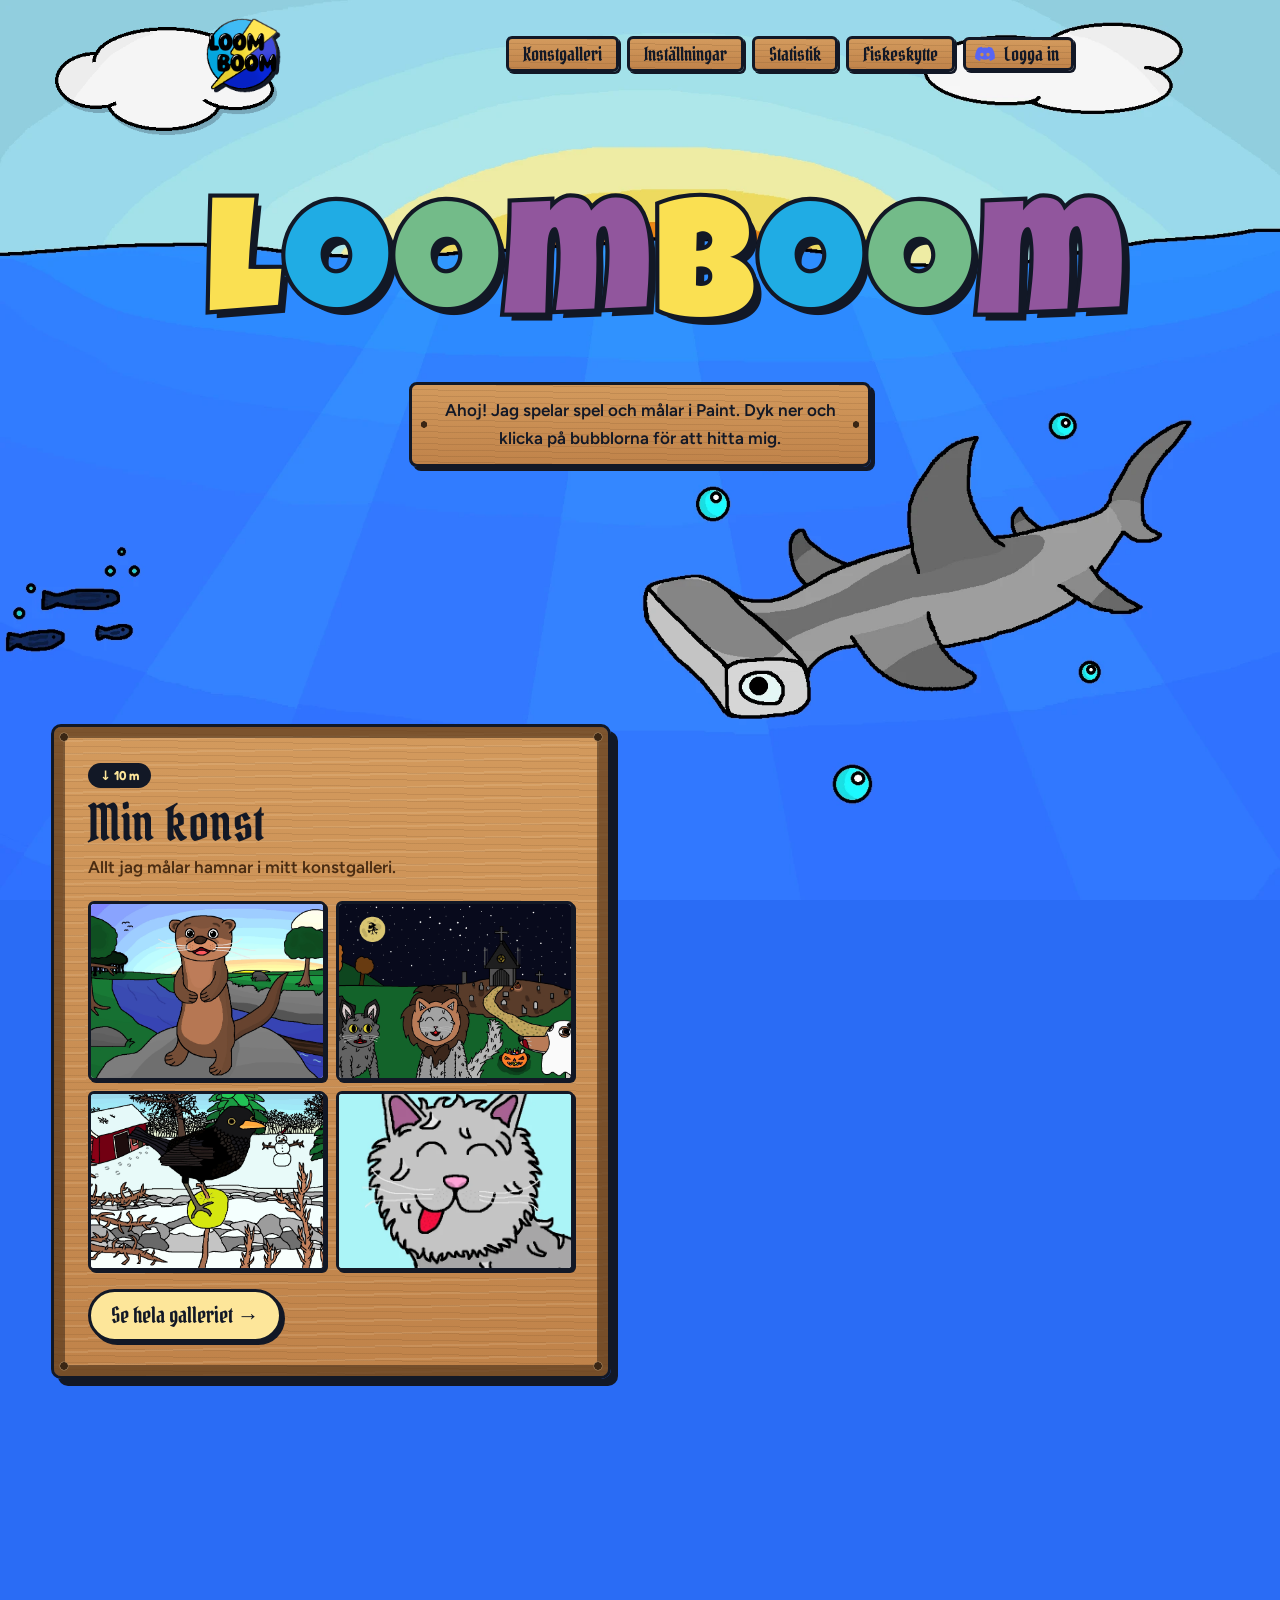
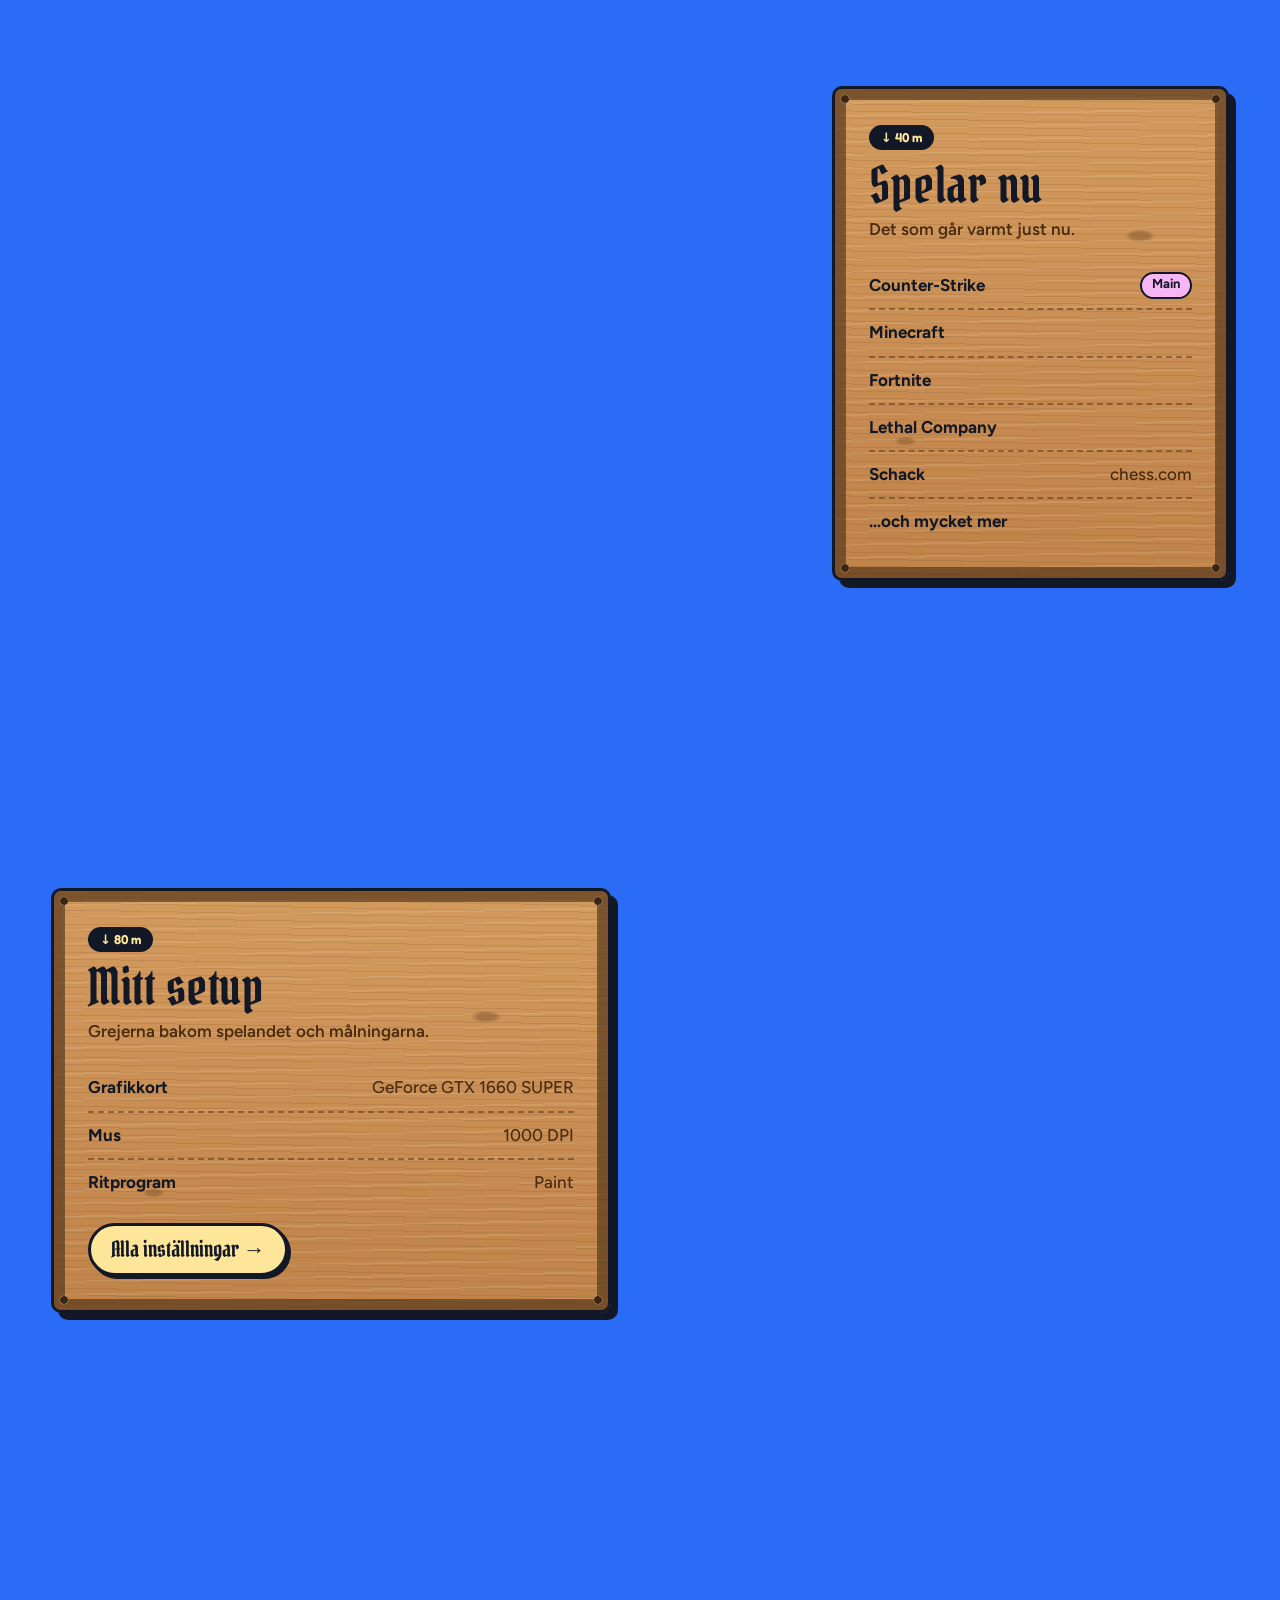
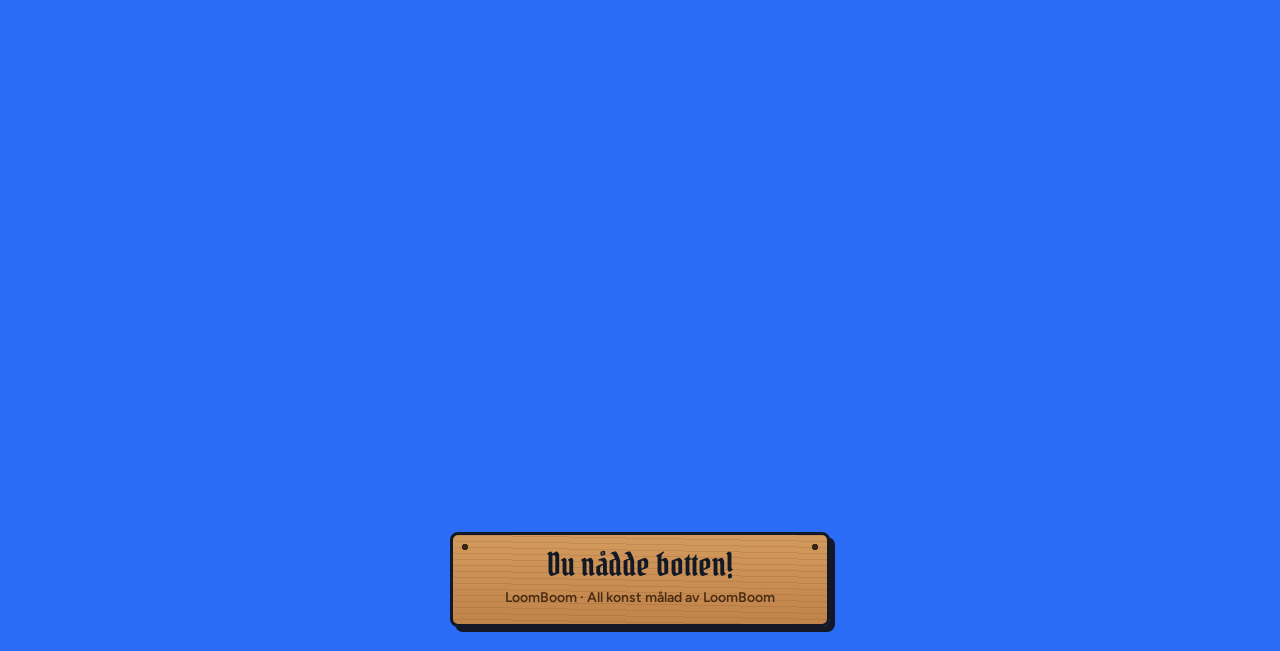
==== index.html @ bc993969 "Tog Bort Epost" ====
<!doctype html>
<html lang="sv">
<head>
<meta charset="utf-8">
<meta name="viewport" content="width=device-width, initial-scale=1, viewport-fit=cover">
<meta name="description" content="LoomBoom – gamer och konstnär. Spelar CS, Minecraft, Fortnite, Lethal Company och schack, och målar i Paint.">
<link rel="icon" href="bilder/logo.png">
<title>LoomBoom</title>
<link rel="preconnect" href="https://fonts.googleapis.com">
<link rel="preconnect" href="https://fonts.gstatic.com" crossorigin>
<link rel="stylesheet" href="https://fonts.googleapis.com/css2?family=Luckiest+Guy&family=Pirata+One&family=Fredoka:wght@500;600;700&family=Figtree:wght@400;500;700&display=swap">
<style>
/* Layout: a dive. The user's tall ocean painting is a fixed layer that slides from surface to seabed as you scroll; outlined cartoon panels sit beside each creature. Social links are the painting's own cyan bubbles. */
:root{
  color-scheme: light;
  --water:#2a6cf5;
  --paper:#ffffff;
  --paper-2:#EEF7FB;
  --ink:#121826;
  --soft:#4a5568;
  --bubble:#22D3D6;
  --bubble-2:#8EF0F0;
  --pink:#F6B6F4;
  --jelly:#B79BF2;
  --jasmine:#FDE69A;
  --mint:#73BB89;
  --orange:#FFB347;
  --line:3px solid var(--ink);
  --wood:#D39A5D;
  --wood-2:#C0834A;
  --seam:#5B3A1C;
  --nail:#3A2614;
  --pirate:"Pirata One", "Fredoka", Georgia, serif;
  --title:"Luckiest Guy", "Fredoka", "Arial Black", sans-serif;
  --display:"Fredoka", "Trebuchet MS", system-ui, sans-serif;
  --body:"Figtree", system-ui, -apple-system, "Segoe UI", sans-serif;
}
*{box-sizing:border-box}
body{margin:0}
[hidden]{display:none!important}
img{max-width:100%}
body{background:var(--water);color:var(--ink);font-family:var(--body);font-size:17px;line-height:1.6;overflow-x:hidden}
a{color:inherit;text-decoration:none}
:focus-visible{outline:3px dashed var(--jasmine);outline-offset:4px;border-radius:12px}

/* OCEAN LAYER */
.ocean{position:fixed;inset:0;z-index:0;overflow:hidden;pointer-events:none}
.sky{position:relative;will-change:transform}
.ocean img{display:block;width:100%;height:auto;min-height:100vh;object-fit:cover}
/* Molnet som gömmer måsen (positionen räknad från havsbilden, 1920 x 5400) */
.cloud{all:unset;position:absolute;left:4.3229%;top:0.7593%;width:17.0833%;aspect-ratio:328/155;pointer-events:auto;cursor:pointer;
  transition:transform 1.4s cubic-bezier(.45,0,.2,1), opacity 1.4s ease;filter:drop-shadow(3px 4px 0 rgba(18,24,38,.25))}
.cloud img{width:100%;height:100%;min-height:0;display:block;animation:drift 6s ease-in-out infinite}
@keyframes drift{0%,100%{transform:translateX(0)}50%{transform:translateX(3%)}}
.cloud:hover img{transform:scale(1.04)}
.cloud:focus-visible{outline:3px dashed var(--jasmine);outline-offset:6px;border-radius:40%}
.cloud.away{transform:translateX(-130%) translateY(-25%);opacity:0}

.page{position:relative;z-index:1;pointer-events:none}
.page a,.page button,.page .panel,.page .hi,.page footer .gg{pointer-events:auto}
.wrap{max-width:900px;margin:0 auto;padding-left:max(16px, env(safe-area-inset-left, 0px));padding-right:max(16px, env(safe-area-inset-right, 0px))}

/* TOP (over the sky) */
.nav{display:flex;justify-content:space-between;align-items:center;gap:12px;flex-wrap:wrap;padding-block:18px}
.logo{display:block;width:72px;height:72px;filter:drop-shadow(3px 3px 0 var(--ink))}
.logo img{width:100%;height:100%;display:block}
.nav ul{display:flex;gap:8px;list-style:none;margin:0;padding:0;flex-wrap:wrap}
.nav ul a{display:block;background:repeating-linear-gradient(181deg, rgba(91,58,28,.14) 0 1px, transparent 1px 6px), linear-gradient(var(--wood), var(--wood-2));border:var(--line);border-radius:6px;padding:4px 14px;font-family:var(--pirate);font-size:19px;line-height:1.2;box-shadow:2px 2px 0 var(--ink)}
.nav ul a:hover{background:var(--jasmine)}

.hero{padding-block:clamp(32px,8vw,90px) clamp(110px,22vw,240px);text-align:center}
h1{font-family:var(--title);font-weight:400;font-size:clamp(46px,13vw,168px);line-height:1;margin:0;white-space:nowrap;letter-spacing:.02em}
h1 span{display:inline-block;color:var(--c);-webkit-text-stroke:.05em var(--ink);paint-order:stroke fill;text-shadow:.045em .05em 0 var(--ink);animation:bob 3.2s ease-in-out infinite;animation-delay:calc(var(--i) * -.4s)}
@keyframes bob{0%,100%{transform:translateY(0) rotate(-2deg)}50%{transform:translateY(-.06em) rotate(2deg)}}
.hi{display:inline-block;margin-top:18px;border:var(--line);border-radius:8px;padding:12px 22px;font-weight:600;max-width:42ch;box-shadow:4px 4px 0 var(--ink);
  background:radial-gradient(circle at 12px 50%, var(--nail) 0 3px, transparent 3.5px), radial-gradient(circle at calc(100% - 12px) 50%, var(--nail) 0 3px, transparent 3.5px), repeating-linear-gradient(181deg, rgba(91,58,28,.14) 0 1px, transparent 1px 6px), linear-gradient(var(--wood), var(--wood-2))}

/* SEA BUBBLES (socials) – float in the open water between the planks */
.gap{position:relative}
.bublayer{position:fixed;inset:0;z-index:2;overflow:hidden;pointer-events:none}
.sky2{position:relative;will-change:transform}
.sky2 .seabub{position:absolute;transform-origin:center;margin-left:calc(clamp(70px,7vw,104px) / -2);pointer-events:auto}
.bubrow{display:none;list-style:none;margin:22px auto 0;padding:0;justify-content:center;flex-wrap:wrap;gap:14px;max-width:520px}
.bubrow .seabub{position:relative;width:66px}
@media (max-width:1240px){.bublayer{display:none}.bubrow{display:flex}}
@media (max-width:520px){.bubrow{gap:8px}.bubrow .seabub{width:min(50px,14vw)}.bubrow .bub::after{border-width:1.5px}}
.seabub{width:clamp(70px,7vw,104px);aspect-ratio:1;max-width:100%;animation:float 4s ease-in-out infinite;animation-delay:calc(var(--i) * -.9s)}
@keyframes float{0%,100%{transform:translate(0,0)}33%{transform:translate(4px,-10px)}66%{transform:translate(-3px,-4px)}}
.bub{position:relative;display:grid;place-items:center;width:100%;height:100%;border-radius:50%;border:var(--line);
  background:radial-gradient(circle at 45% 58%, #ffffff 0%, var(--tint) 62%, color-mix(in srgb, var(--tint) 65%, var(--bubble)) 100%);
  box-shadow:3px 4px 0 var(--ink);transition:transform .2s cubic-bezier(.3,1.6,.5,1)}
.bub::after{content:"";position:absolute;top:13%;right:16%;width:20%;height:20%;border-radius:50%;background:#fff;border:2px solid var(--ink)}
.bub svg{width:42%;height:42%;fill:var(--ink)}
.bub:hover{transform:scale(1.15) rotate(-8deg)}
.bub:active{transform:scale(.9)}
.bub .tip{position:absolute;top:calc(100% + 8px);left:50%;transform:translateX(-50%) translateY(-4px);background:var(--ink);color:#fff;font:600 13px var(--display);
  padding:3px 10px;border-radius:999px;white-space:nowrap;opacity:0;pointer-events:none;transition:opacity .15s, transform .15s}
.bub:hover .tip,.bub:focus-visible .tip{opacity:1;transform:translateX(-50%)}
.t-twitch{--tint:#C7A6FF}
.t-tiktok{--tint:#FFA3CB}
.t-discord{--tint:#A3B1FF}
.t-x{--tint:#DCE4EC}
.t-esplay{--tint:#C9F2A0}
.t-youtube{--tint:#FF9C9C}
.bub .ico-img{width:46%;height:auto;display:block;filter:drop-shadow(1.5px 0 0 var(--ink)) drop-shadow(-1.5px 0 0 var(--ink)) drop-shadow(0 1.5px 0 var(--ink)) drop-shadow(0 -1.5px 0 var(--ink))}

/* PANELS */
.sea{padding-left:max(24px, 4vw, env(safe-area-inset-left, 0px));padding-right:max(24px, 4vw, env(safe-area-inset-right, 0px))}
.panel{position:relative;border:var(--line);border-radius:10px;box-shadow:inset 0 0 0 9px rgba(120,76,36,.45), inset 0 0 0 11px rgba(58,38,20,.55), 7px 7px 0 var(--ink);padding:clamp(24px,4vw,34px) clamp(22px,4vw,34px);
  background:
    radial-gradient(ellipse 22px 9px at 78% 30%, rgba(91,58,28,.35) 0 40%, transparent 70%),
    radial-gradient(ellipse 16px 7px at 18% 72%, rgba(91,58,28,.3) 0 40%, transparent 70%),
    repeating-linear-gradient(181deg, rgba(91,58,28,.13) 0 1px, transparent 1px 7px),
    repeating-linear-gradient(179deg, rgba(255,235,200,.12) 0 2px, transparent 2px 13px),
    linear-gradient(var(--wood), var(--wood-2))}
.panel::before{content:"";position:absolute;inset:4px;pointer-events:none;
  background:
    radial-gradient(circle, var(--nail) 0 3.5px, #9b7a55 4px, transparent 5px) 0 0/12px 12px no-repeat,
    radial-gradient(circle, var(--nail) 0 3.5px, #9b7a55 4px, transparent 5px) 100% 0/12px 12px no-repeat,
    radial-gradient(circle, var(--nail) 0 3.5px, #9b7a55 4px, transparent 5px) 0 100%/12px 12px no-repeat,
    radial-gradient(circle, var(--nail) 0 3.5px, #9b7a55 4px, transparent 5px) 100% 100%/12px 12px no-repeat}
.panel.left{width:min(46vw,560px);margin-right:auto}
.panel.right{width:min(31vw,440px);margin-left:auto}
.gap{height:clamp(140px,24vw,320px)}
@media (max-width:900px){.panel.left,.panel.right{width:auto;margin:0}}
.depth{display:inline-block;font-family:var(--display);font-weight:600;font-size:13px;background:var(--ink);color:var(--jasmine);border-radius:999px;padding:2px 12px;margin-bottom:10px;font-variant-numeric:tabular-nums}
h2{font-family:var(--pirate);font-weight:400;font-size:clamp(36px,5.5vw,50px);line-height:1;margin:0;color:var(--ink);letter-spacing:.01em}
.sub{color:#4a2c12;font-weight:600;margin:6px 0 20px;max-width:58ch}

/* ART PREVIEW */
.preview{display:grid;grid-template-columns:repeat(2,minmax(0,1fr));gap:10px}
.preview a{display:block;border:var(--line);border-radius:6px;overflow:hidden;background:var(--paper-2);box-shadow:2px 2px 0 var(--ink)}
.preview img{display:block;width:100%;aspect-ratio:4/3;object-fit:cover;transition:transform .25s}
.preview a:hover img{transform:scale(1.06)}
.btn{display:inline-flex;align-items:center;gap:8px;margin-top:18px;background:var(--jasmine);border:var(--line);border-radius:999px;padding:6px 20px;font-family:var(--pirate);font-size:22px;box-shadow:3px 3px 0 var(--ink);transition:transform .15s, box-shadow .15s}
.btn:hover{transform:translate(-2px,-2px);box-shadow:5px 5px 0 var(--ink)}

/* PROFILE */
.rows{list-style:none;margin:0;padding:0}
.rows li{display:flex;justify-content:space-between;gap:12px;padding:9px 0;border-top:2px dashed rgba(91,58,28,.55)}
.rows li:first-child{border-top:0}
.rows .k{font-weight:700}
.rows .v{color:#4a2c12;font-weight:500;text-align:right}
.tag{background:var(--pink);border:2px solid var(--ink);border-radius:999px;padding:0 10px;font-weight:700;font-size:13px}

footer{padding-top:clamp(220px,40vw,520px);padding-bottom:max(24px, env(safe-area-inset-bottom, 0px));display:flex;justify-content:center}
footer .gg{position:relative;width:min(380px,100%);border:var(--line);border-radius:8px;padding:12px 20px 14px;box-shadow:5px 5px 0 var(--ink);text-align:center;
  background:radial-gradient(circle at 12px 12px, var(--nail) 0 3px, transparent 3.5px), radial-gradient(circle at calc(100% - 12px) 12px, var(--nail) 0 3px, transparent 3.5px), repeating-linear-gradient(181deg, rgba(91,58,28,.14) 0 1px, transparent 1px 6px), linear-gradient(var(--wood), var(--wood-2))}
footer .gg b{font-family:var(--pirate);font-weight:400;font-size:32px;color:var(--ink);display:block;line-height:1.1}
footer .gg span{font-size:14px;color:#4a2c12;font-weight:600}

@media (prefers-reduced-motion:reduce){h1 span,.seabub,.cloud img{animation:none}.cloud{transition:opacity .3s}.bub,.btn,.preview img{transition:none}}
</style>
</head>
<body>

<div class="ocean"><div class="sky" id="sky"><img id="ocean" src="bilder/ocean.webp" alt="" aria-hidden="true">
  <button type="button" class="cloud" id="cloud" aria-label="Flytta på molnet"><img src="bilder/moln.png" alt=""></button>
</div></div>
<div class="bublayer" id="bublayer" aria-label="Mina konton"><div class="sky2" id="sky2"><div class="seabub" style="left:54%;top:25.926%;--i:0"><a class="bub t-twitch" href="https://www.twitch.tv/looombooom" target="_blank" rel="noopener" aria-label="Twitch"><svg viewBox="0 0 24 24" aria-hidden="true"><path d="M4.3 3 3 6.4v13.1h4.5V22H10l2.5-2.5h3.7l4.8-4.8V3H4.3Zm15.9 10.8-2.9 2.9h-4.6l-2.5 2.5v-2.5H6.4V4.7h13.8v9.1ZM17.4 7.8v4.8h-1.7V7.8h1.7Zm-4.6 0v4.8h-1.7V7.8h1.7Z"/></svg><span class="tip" aria-hidden="true">Twitch</span></a></div><div class="seabub" style="left:57%;top:31.111%;--i:1"><a class="bub t-tiktok" href="https://www.tiktok.com/@loomboom10" target="_blank" rel="noopener" aria-label="TikTok"><svg viewBox="0 0 24 24" aria-hidden="true"><path d="M16.6 2h-3.4v13.4a2.9 2.9 0 1 1-2-2.8V9.1a6.3 6.3 0 1 0 5.4 6.3V8.6a8 8 0 0 0 4.6 1.5V6.7a4.7 4.7 0 0 1-4.6-4.7Z"/></svg><span class="tip" aria-hidden="true">TikTok</span></a></div><div class="seabub" style="left:53%;top:58.333%;--i:2"><a class="bub t-discord" href="https://discord.gg/jajX36mE5Q" target="_blank" rel="noopener" aria-label="Discord"><svg viewBox="0 0 24 24" aria-hidden="true"><path d="M19.6 5.3A17 17 0 0 0 15.4 4l-.5 1.1a15.6 15.6 0 0 0-5.8 0L8.6 4a17 17 0 0 0-4.2 1.3C1.7 9.3 1 13.2 1.3 17a17 17 0 0 0 5.2 2.6l1.1-1.8a11 11 0 0 1-1.7-.8l.4-.3a12.2 12.2 0 0 0 11.4 0l.4.3-1.7.8 1.1 1.8a17 17 0 0 0 5.2-2.6c.4-4.4-.7-8.3-3.1-11.7ZM8.7 14.7c-1 0-1.9-1-1.9-2.1s.8-2.1 1.9-2.1 1.9 1 1.9 2.1-.8 2.1-1.9 2.1Zm6.6 0c-1 0-1.9-1-1.9-2.1s.8-2.1 1.9-2.1 1.9 1 1.9 2.1-.8 2.1-1.9 2.1Z"/></svg><span class="tip" aria-hidden="true">Discord</span></a></div><div class="seabub" style="left:57%;top:63.333%;--i:3"><a class="bub t-x" href="https://x.com/LooomBooom" target="_blank" rel="noopener" aria-label="X"><svg viewBox="0 0 24 24" aria-hidden="true"><path d="M17.8 3h3.1l-6.8 7.7L22 21h-6.2l-4.9-6.4L5.3 21H2.2l7.2-8.3L1.8 3h6.4l4.4 5.9L17.8 3Zm-1.1 16.2h1.7L7.3 4.7H5.5l11.2 14.5Z"/></svg><span class="tip" aria-hidden="true">X</span></a></div><div class="seabub" style="left:54%;top:70.000%;--i:4"><a class="bub t-youtube" href="https://www.youtube.com/@LooomBooom" target="_blank" rel="noopener" aria-label="YouTube"><svg viewBox="0 0 24 24" aria-hidden="true"><path d="M23 7.2a3 3 0 0 0-2.1-2.1C19 4.6 12 4.6 12 4.6s-7 0-8.9.5A3 3 0 0 0 1 7.2 31 31 0 0 0 .5 12a31 31 0 0 0 .5 4.8 3 3 0 0 0 2.1 2.1c1.9.5 8.9.5 8.9.5s7 0 8.9-.5a3 3 0 0 0 2.1-2.1 31 31 0 0 0 .5-4.8 31 31 0 0 0-.5-4.8ZM9.7 15V9l5.8 3-5.8 3Z"/></svg><span class="tip" aria-hidden="true">YouTube</span></a></div><div class="seabub" style="left:57%;top:76.481%;--i:5"><a class="bub t-esplay" href="https://esplay.com/loomboom/?r=1314559669" target="_blank" rel="noopener" aria-label="Esplay"><img class="ico-img" src="bilder/esplay.png" alt=""><span class="tip" aria-hidden="true">Esplay</span></a></div></div></div>

<div class="page">
  <div class="wrap">
    <nav class="nav">
      <a class="logo" href="#"><img src="bilder/logo.png" alt="LoomBoom logga"></a>
      <ul>
        <li><a href="konst.html">Konstgalleri</a></li>
        <li><a href="installningar.html">Inställningar</a></li>
        <li><a href="statistik.html">Statistik</a></li>
        <li><a href="fiskeskytte.html">Fiskeskytte</a></li>
      </ul>
    </nav>

    <header class="hero">
      <h1 aria-label="LoomBoom"><span aria-hidden="true" style="--c:#FAE052;--i:0">L</span><span aria-hidden="true" style="--c:#20ACE4;--i:1">o</span><span aria-hidden="true" style="--c:#73BB89;--i:2">o</span><span aria-hidden="true" style="--c:#91569D;--i:3">m</span><span aria-hidden="true" style="--c:#FAE052;--i:4">B</span><span aria-hidden="true" style="--c:#20ACE4;--i:5">o</span><span aria-hidden="true" style="--c:#73BB89;--i:6">o</span><span aria-hidden="true" style="--c:#91569D;--i:7">m</span></h1>
      <p class="hi">Ahoj! Jag spelar spel och målar i Paint. Dyk ner och klicka på bubblorna för att hitta mig.</p>
      <ul class="bubrow" aria-label="Mina konton"><li class="seabub" style="--i:0"><a class="bub t-twitch" href="https://www.twitch.tv/looombooom" target="_blank" rel="noopener" aria-label="Twitch"><svg viewBox="0 0 24 24" aria-hidden="true"><path d="M4.3 3 3 6.4v13.1h4.5V22H10l2.5-2.5h3.7l4.8-4.8V3H4.3Zm15.9 10.8-2.9 2.9h-4.6l-2.5 2.5v-2.5H6.4V4.7h13.8v9.1ZM17.4 7.8v4.8h-1.7V7.8h1.7Zm-4.6 0v4.8h-1.7V7.8h1.7Z"/></svg><span class="tip" aria-hidden="true">Twitch</span></a></li><li class="seabub" style="--i:1"><a class="bub t-tiktok" href="https://www.tiktok.com/@loomboom10" target="_blank" rel="noopener" aria-label="TikTok"><svg viewBox="0 0 24 24" aria-hidden="true"><path d="M16.6 2h-3.4v13.4a2.9 2.9 0 1 1-2-2.8V9.1a6.3 6.3 0 1 0 5.4 6.3V8.6a8 8 0 0 0 4.6 1.5V6.7a4.7 4.7 0 0 1-4.6-4.7Z"/></svg><span class="tip" aria-hidden="true">TikTok</span></a></li><li class="seabub" style="--i:2"><a class="bub t-discord" href="https://discord.gg/jajX36mE5Q" target="_blank" rel="noopener" aria-label="Discord"><svg viewBox="0 0 24 24" aria-hidden="true"><path d="M19.6 5.3A17 17 0 0 0 15.4 4l-.5 1.1a15.6 15.6 0 0 0-5.8 0L8.6 4a17 17 0 0 0-4.2 1.3C1.7 9.3 1 13.2 1.3 17a17 17 0 0 0 5.2 2.6l1.1-1.8a11 11 0 0 1-1.7-.8l.4-.3a12.2 12.2 0 0 0 11.4 0l.4.3-1.7.8 1.1 1.8a17 17 0 0 0 5.2-2.6c.4-4.4-.7-8.3-3.1-11.7ZM8.7 14.7c-1 0-1.9-1-1.9-2.1s.8-2.1 1.9-2.1 1.9 1 1.9 2.1-.8 2.1-1.9 2.1Zm6.6 0c-1 0-1.9-1-1.9-2.1s.8-2.1 1.9-2.1 1.9 1 1.9 2.1-.8 2.1-1.9 2.1Z"/></svg><span class="tip" aria-hidden="true">Discord</span></a></li><li class="seabub" style="--i:3"><a class="bub t-x" href="https://x.com/LooomBooom" target="_blank" rel="noopener" aria-label="X"><svg viewBox="0 0 24 24" aria-hidden="true"><path d="M17.8 3h3.1l-6.8 7.7L22 21h-6.2l-4.9-6.4L5.3 21H2.2l7.2-8.3L1.8 3h6.4l4.4 5.9L17.8 3Zm-1.1 16.2h1.7L7.3 4.7H5.5l11.2 14.5Z"/></svg><span class="tip" aria-hidden="true">X</span></a></li><li class="seabub" style="--i:4"><a class="bub t-youtube" href="https://www.youtube.com/@LooomBooom" target="_blank" rel="noopener" aria-label="YouTube"><svg viewBox="0 0 24 24" aria-hidden="true"><path d="M23 7.2a3 3 0 0 0-2.1-2.1C19 4.6 12 4.6 12 4.6s-7 0-8.9.5A3 3 0 0 0 1 7.2 31 31 0 0 0 .5 12a31 31 0 0 0 .5 4.8 3 3 0 0 0 2.1 2.1c1.9.5 8.9.5 8.9.5s7 0 8.9-.5a3 3 0 0 0 2.1-2.1 31 31 0 0 0 .5-4.8 31 31 0 0 0-.5-4.8ZM9.7 15V9l5.8 3-5.8 3Z"/></svg><span class="tip" aria-hidden="true">YouTube</span></a></li><li class="seabub" style="--i:5"><a class="bub t-esplay" href="https://esplay.com/loomboom/?r=1314559669" target="_blank" rel="noopener" aria-label="Esplay"><img class="ico-img" src="bilder/esplay.png" alt=""><span class="tip" aria-hidden="true">Esplay</span></a></li></ul>
    </header>
  </div>

  <main class="sea">
    <section id="konst" class="panel left" data-creature="0.16">
      <span class="depth">↓ 10 m</span>
      <h2>Min konst</h2>
      <p class="sub">Allt jag målar hamnar i mitt konstgalleri.</p>
      <div class="preview">
        <a href="konst.html#utter"><img src="bilder/utter.webp" alt="Uttern vid ån" loading="lazy"></a>
        <a href="konst.html#halloween"><img src="bilder/halloween.webp" alt="Halloween-natt" loading="lazy"></a>
        <a href="konst.html#koltrast"><img src="bilder/koltrast.webp" alt="Koltrast i snön" loading="lazy"></a>
        <a href="konst.html#katt"><img src="bilder/katt.webp" alt="Glad katt" loading="lazy"></a>
      </div>
      <a class="btn" href="konst.html">Se hela galleriet →</a>
    </section>

    <div class="gap"></div>

    <section id="om" class="panel right" data-creature="0.45">
      <span class="depth">↓ 40 m</span>
      <h2>Spelar nu</h2>
      <p class="sub">Det som går varmt just nu.</p>
      <ul class="rows">
        <li><span class="k">Counter-Strike</span><span class="tag">Main</span></li>
        <li><span class="k">Minecraft</span></li>
        <li><span class="k">Fortnite</span></li>
        <li><span class="k">Lethal Company</span></li>
        <li><span class="k">Schack</span><span class="v">chess.com</span></li>
        <li><span class="k">…och mycket mer</span></li>
      </ul>
    </section>

    <div class="gap"></div>

    <section id="setup" class="panel left" data-creature="0.66">
      <span class="depth">↓ 80 m</span>
      <h2>Mitt setup</h2>
      <p class="sub">Grejerna bakom spelandet och målningarna.</p>
      <ul class="rows">
        <li><span class="k">Grafikkort</span><span class="v">GeForce GTX 1660 SUPER</span></li>
        <li><span class="k">Mus</span><span class="v">1000 DPI</span></li>
        <li><span class="k">Ritprogram</span><span class="v">Paint</span></li>
      </ul>
      <a class="btn" href="installningar.html">Alla inställningar →</a>
    </section>

    <div class="gap"></div>

    <footer>
      <div class="gg">
        <b>Du nådde botten!</b>
        <span>LoomBoom · All konst målad av LoomBoom</span>
      </div>
    </footer>
  </main>
</div>

<script>
(function(){
  var img = document.getElementById('ocean'), sky = document.getElementById('sky'), sky2 = document.getElementById('sky2'), oceanEl = sky.parentNode;
  var ticking = false;
  var panels = Array.prototype.slice.call(document.querySelectorAll('[data-creature]'));
  function update(){
    ticking = false;
    var vh = oceanEl.offsetHeight;
    var max = Math.max(0, document.documentElement.scrollHeight - window.innerHeight);
    var H = img.offsetHeight;
    var range = Math.max(0, H - vh);
    // anchors: [scroll position, image offset] so each panel's centre meets its creature
    var pts = [[0, 0]];
    panels.forEach(function(el){
      var r = el.getBoundingClientRect();
      var sy = Math.min(max, Math.max(0, r.top + window.scrollY + r.height / 2 - vh / 2));
      var off = Math.min(range, Math.max(0, parseFloat(el.dataset.creature) * H - vh / 2));
      var last = pts[pts.length - 1];
      if (sy > last[0] && off >= last[1]) pts.push([sy, off]);
    });
    var last = pts[pts.length - 1];
    if (max > last[0]) pts.push([max, range]);
    var y = window.scrollY, off = range;
    for (var i = 1; i < pts.length; i++) {
      if (y <= pts[i][0]) {
        var a = pts[i - 1], b = pts[i];
        off = a[1] + (b[1] - a[1]) * ((y - a[0]) / (b[0] - a[0]));
        break;
      }
    }
    if (pts.length < 2) off = 0;
    sky.style.transform = 'translate3d(0,' + (-off).toFixed(1) + 'px,0)';
    sky2.style.height = sky.offsetHeight + 'px'; sky2.style.transform = sky.style.transform;
  }
  function req(){ if(!ticking){ ticking = true; requestAnimationFrame(update); } }
  window.addEventListener('scroll', req, {passive:true});
  window.addEventListener('resize', req);
  img.addEventListener('load', update);
  if (document.fonts && document.fonts.ready) document.fonts.ready.then(update);
  update();
})();
  // Molnet glider undan när man klickar, och kommer tillbaka efter en stund
  var cloud = document.getElementById('cloud'), back = null;
  cloud.addEventListener('click', function(){
    var away = !cloud.classList.contains('away');
    cloud.classList.toggle('away', away);
    cloud.setAttribute('aria-label', away ? 'Hämta tillbaka molnet' : 'Flytta på molnet');
    clearTimeout(back);
    if (away) back = setTimeout(function(){ cloud.classList.remove('away'); cloud.setAttribute('aria-label','Flytta på molnet'); }, 6000);
  });
</script>
<script src="konto.js"></script>

</body>
</html>
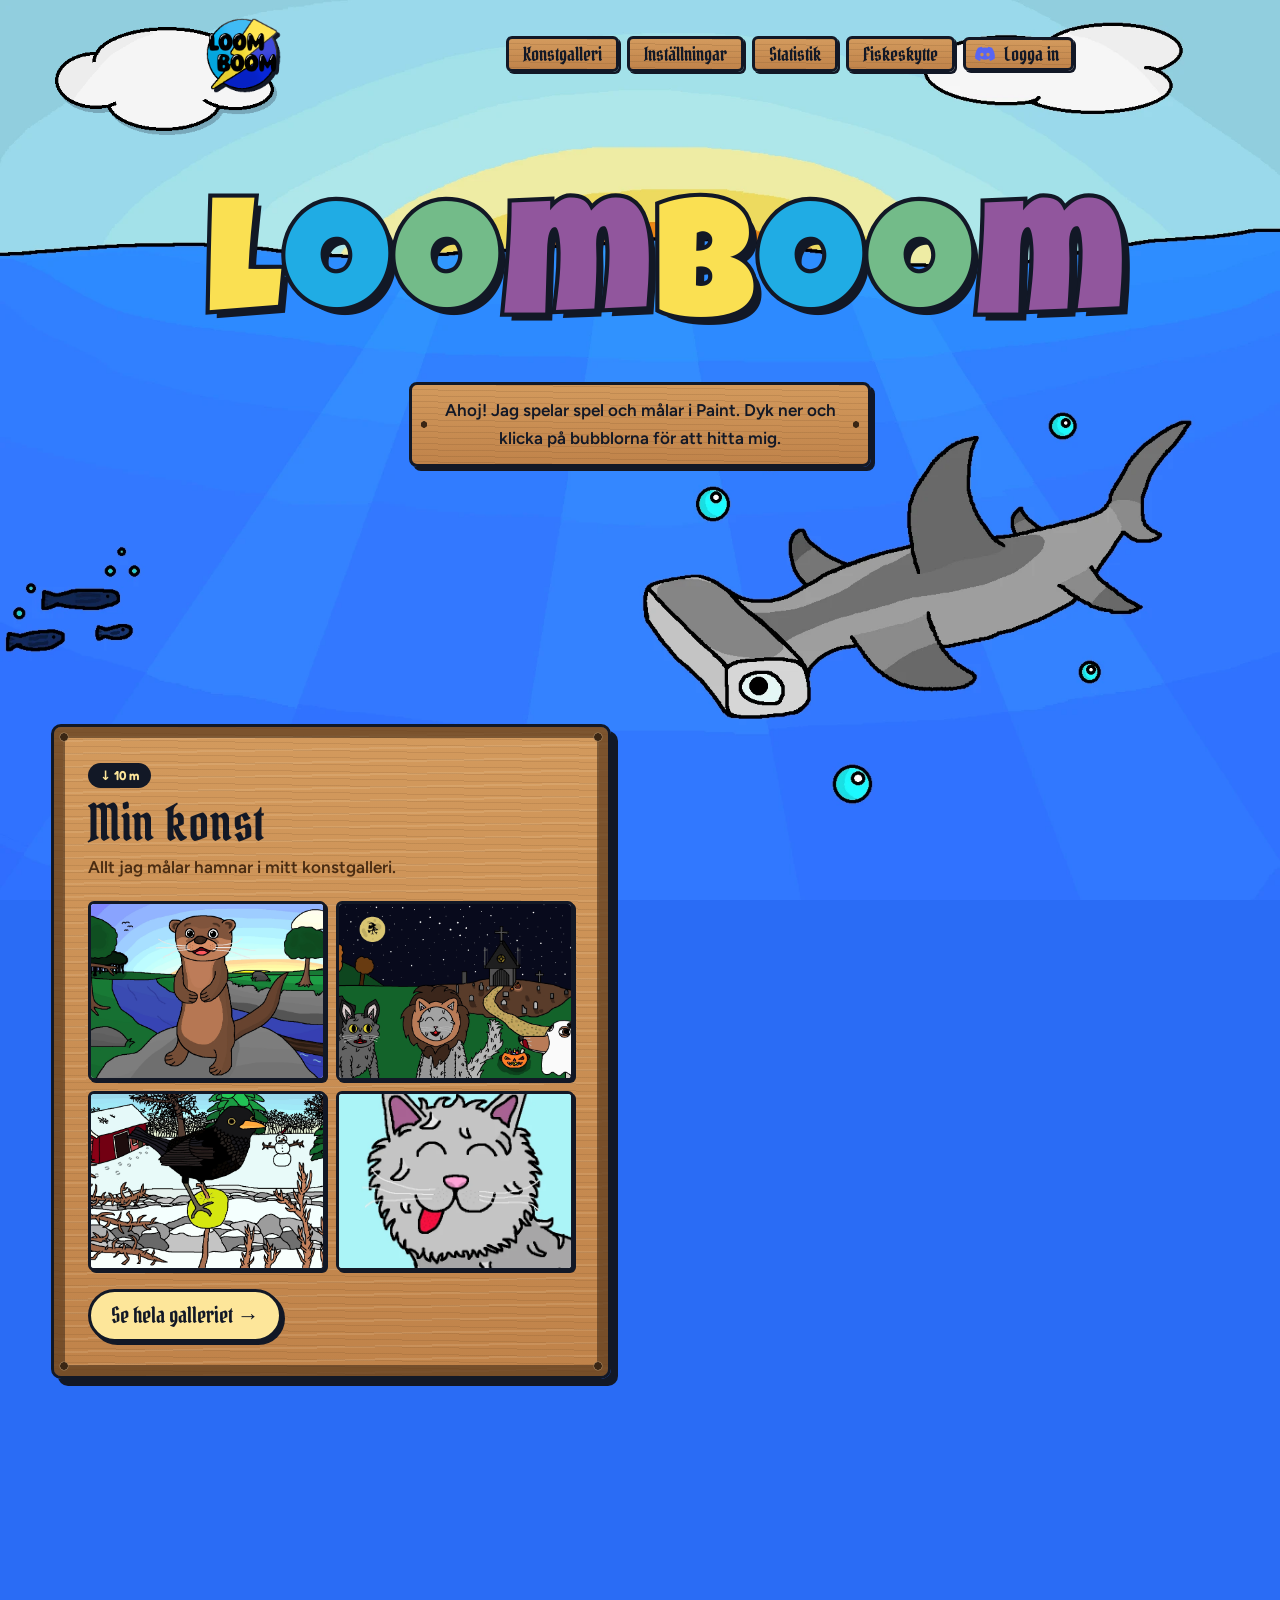
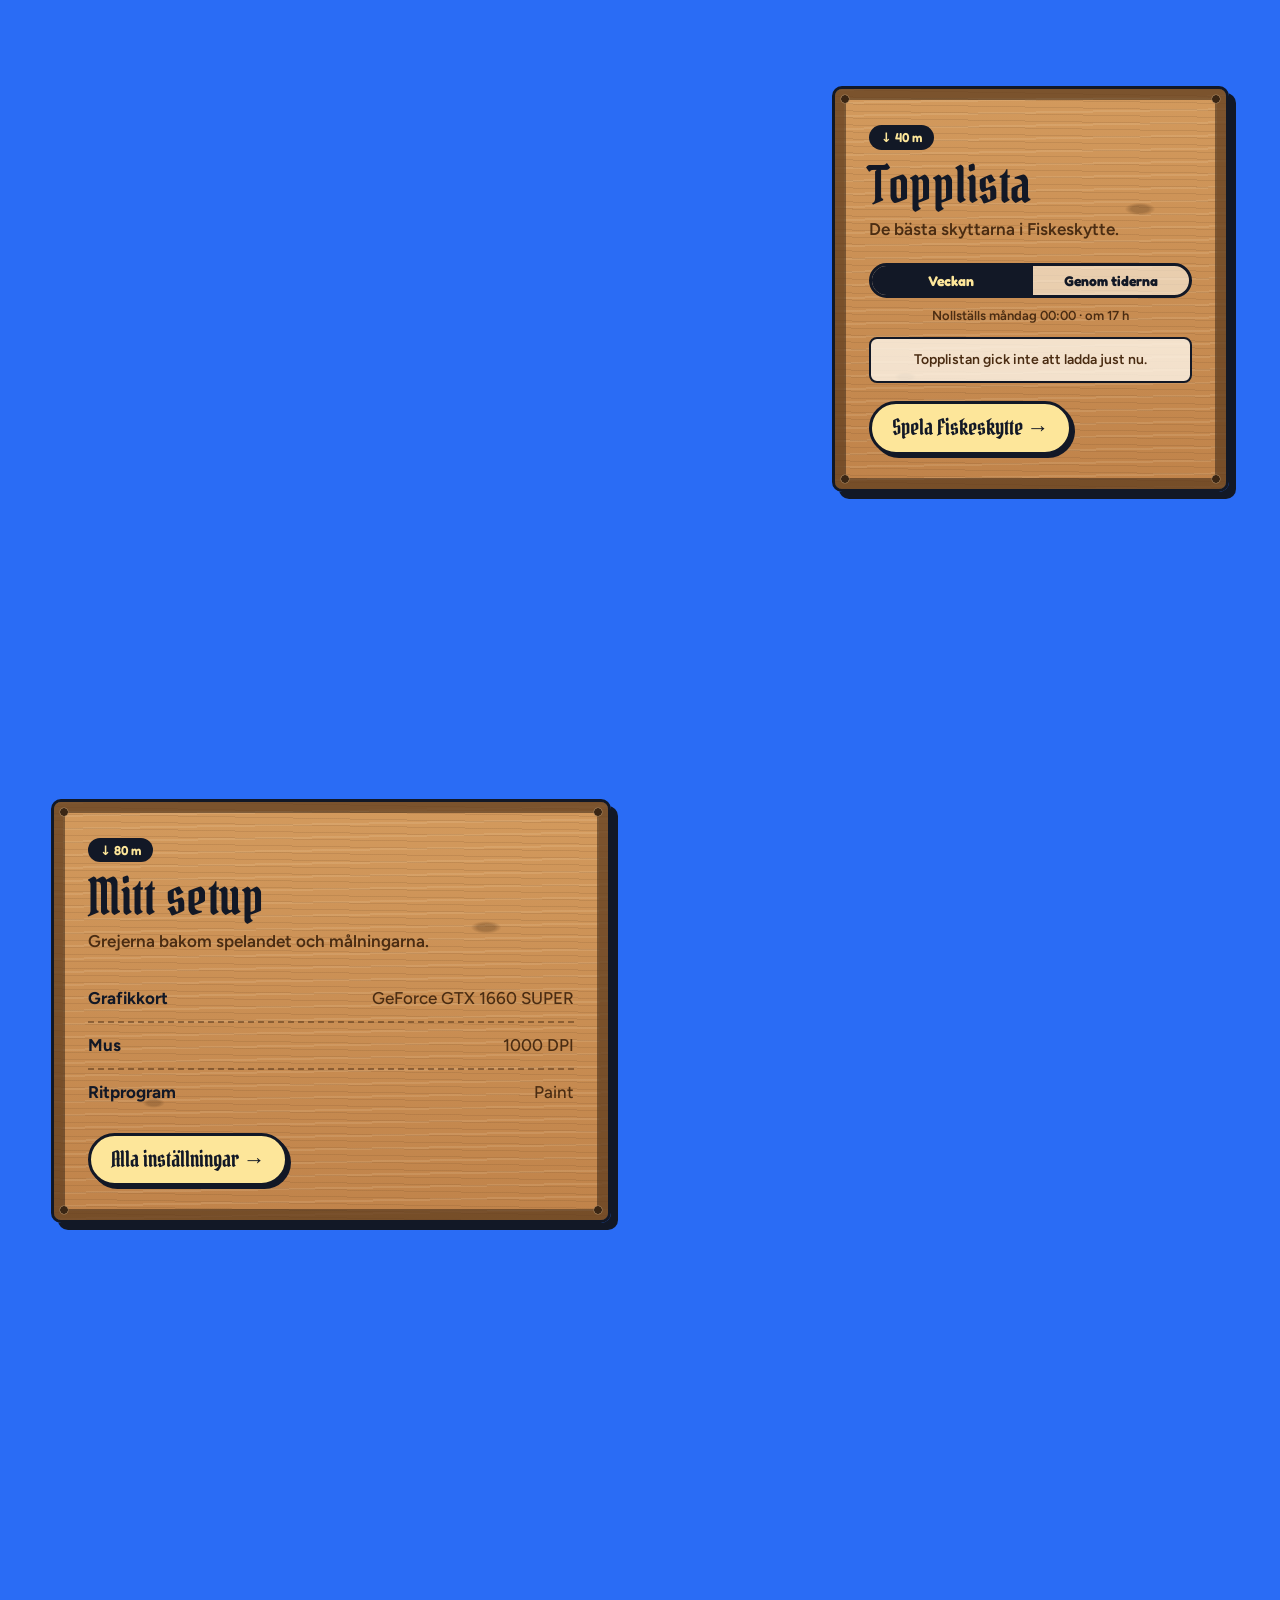
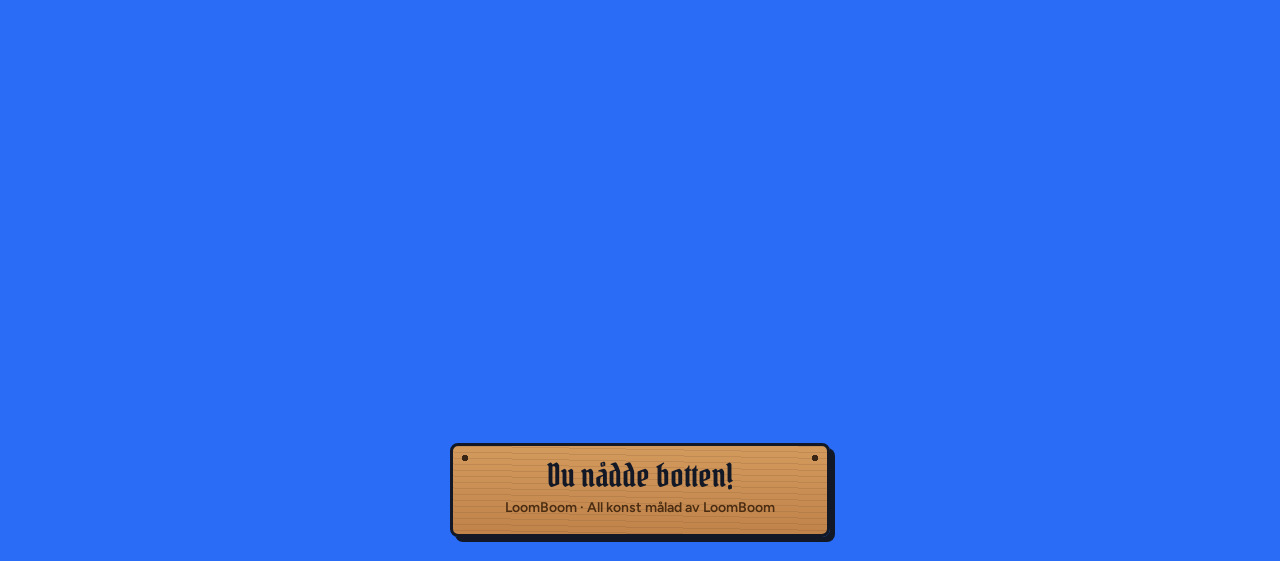
==== commit 1af8cb08: "Topplista Vecka" ====
--- a/index.html
+++ b/index.html
@@ -135,6 +135,23 @@
 .btn{display:inline-flex;align-items:center;gap:8px;margin-top:18px;background:var(--jasmine);border:var(--line);border-radius:999px;padding:6px 20px;font-family:var(--pirate);font-size:22px;box-shadow:3px 3px 0 var(--ink);transition:transform .15s, box-shadow .15s}
 .btn:hover{transform:translate(-2px,-2px);box-shadow:5px 5px 0 var(--ink)}
 
+/* TOPPLISTA */
+.flikar{display:grid;grid-template-columns:1fr 1fr;border:var(--line);border-radius:999px;overflow:hidden;background:rgba(255,248,235,.6)}
+.flikar button{font:700 14px var(--display);color:var(--ink);background:transparent;border:0;padding:6px 8px;cursor:pointer;white-space:nowrap}
+.flikar button+button{border-left:3px solid var(--ink)}
+.flikar button[aria-selected="true"]{background:var(--ink);color:var(--jasmine)}
+.flikar button:focus-visible{outline:3px dashed var(--jasmine);outline-offset:-6px}
+.tl-reset{margin:8px 0 0;font-weight:600;font-size:13px;color:#4a2c12;text-align:center;min-height:1.3em}
+.tl{list-style:none;margin:10px 0 0;padding:0;display:grid;gap:6px}
+.tl li{display:grid;grid-template-columns:24px 30px minmax(0,1fr) auto auto;align-items:center;gap:10px;background:rgba(255,248,235,.8);border:2.5px solid var(--ink);border-radius:8px;padding:4px 10px 4px 8px}
+.tl li.tom{display:block;text-align:center;font-weight:600;font-size:14px;color:#4a2c12;padding:10px}
+.tl li:nth-child(1):not(.tom){background:var(--jasmine)}
+.tl .nr{font:700 15px var(--display);text-align:center}
+.tl img{width:30px;height:30px;border-radius:50%;border:2px solid var(--ink);background:#fff;object-fit:cover}
+.tl .n{font-weight:700;white-space:nowrap;overflow:hidden;text-overflow:ellipsis}
+.tl b{font:700 15px var(--display);font-variant-numeric:tabular-nums;text-align:right}
+.tl .pr{font-size:12px;font-weight:600;color:#4a2c12;min-width:4ch;text-align:right;font-variant-numeric:tabular-nums}
+
 /* PROFILE */
 .rows{list-style:none;margin:0;padding:0}
 .rows li{display:flex;justify-content:space-between;gap:12px;padding:9px 0;border-top:2px dashed rgba(91,58,28,.55)}
@@ -151,8 +168,6 @@
 
 @media (prefers-reduced-motion:reduce){h1 span,.seabub,.cloud img{animation:none}.cloud{transition:opacity .3s}.bub,.btn,.preview img{transition:none}}
 </style>
-</head>
-<body>
 
 <div class="ocean"><div class="sky" id="sky"><img id="ocean" src="bilder/ocean.webp" alt="" aria-hidden="true">
   <button type="button" class="cloud" id="cloud" aria-label="Flytta på molnet"><img src="bilder/moln.png" alt=""></button>
@@ -194,18 +209,17 @@
 
     <div class="gap"></div>
 
-    <section id="om" class="panel right" data-creature="0.45">
+    <section id="topplista" class="panel right" data-creature="0.45">
       <span class="depth">↓ 40 m</span>
-      <h2>Spelar nu</h2>
-      <p class="sub">Det som går varmt just nu.</p>
-      <ul class="rows">
-        <li><span class="k">Counter-Strike</span><span class="tag">Main</span></li>
-        <li><span class="k">Minecraft</span></li>
-        <li><span class="k">Fortnite</span></li>
-        <li><span class="k">Lethal Company</span></li>
-        <li><span class="k">Schack</span><span class="v">chess.com</span></li>
-        <li><span class="k">…och mycket mer</span></li>
-      </ul>
+      <h2>Topplista</h2>
+      <p class="sub">De bästa skyttarna i Fiskeskytte.</p>
+      <div class="flikar" role="tablist" aria-label="Välj topplista">
+        <button type="button" role="tab" id="tl-vecka" aria-selected="true">Veckan</button>
+        <button type="button" role="tab" id="tl-alla" aria-selected="false">Genom tiderna</button>
+      </div>
+      <p class="tl-reset" id="tl-reset"></p>
+      <ol class="tl" id="tl-lista"><li class="tom">Laddar…</li></ol>
+      <a class="btn" href="fiskeskytte.html">Spela Fiskeskytte →</a>
     </section>
 
     <div class="gap"></div>
@@ -233,6 +247,39 @@
   </main>
 </div>
 
+<script>
+/* Topplistan från Fiskeskytte */
+(function(){
+  var URL_ = "https://cipqlojdcdcqahyqqttj.supabase.co/functions/v1/topplista";
+  var data = { vecka: [], lista: [] }, flik = "vecka", laddat = false;
+  try{ if (localStorage.getItem("fisk-flik") === "alla") flik = "alla"; }catch(e){}
+  var fV = document.getElementById("tl-vecka"), fA = document.getElementById("tl-alla"), elL = document.getElementById("tl-lista"), elR = document.getElementById("tl-reset");
+  function esc(t){ return String(t == null ? "" : t).replace(/[&<>"]/g, function(c){ return {"&":"&amp;","<":"&lt;",">":"&gt;",'"':"&quot;"}[c]; }); }
+  function kvar(){
+    var n = new Date(), m = new Date(n); m.setHours(0,0,0,0);
+    m.setDate(m.getDate() + ((8 - m.getDay()) % 7 || 7));
+    var h = Math.floor((m - n) / 3600000), d = Math.floor(h / 24);
+    return d >= 1 ? d + " d " + (h % 24) + " h" : h >= 1 ? h + " h" : "under en timme";
+  }
+  function rita(){
+    fV.setAttribute("aria-selected", flik === "vecka"); fA.setAttribute("aria-selected", flik === "alla");
+    elR.textContent = flik === "vecka" ? "Nollställs måndag 00:00 · om " + kvar() : "Alla tiders bästa resultat";
+    if (!laddat) return;
+    var rader = (flik === "vecka" ? data.vecka : data.lista).slice(0, 5);
+    if (!rader.length){ elL.innerHTML = '<li class="tom">' + (flik === "vecka" ? "Ingen har spelat den här veckan än. Bli först!" : "Ingen har kommit med än. Bli först!") + '</li>'; return; }
+    elL.innerHTML = rader.map(function(r, i){
+      return '<li><span class="nr">' + (i+1) + '</span><img src="' + esc(r.avatar) + '" alt="" referrerpolicy="no-referrer" loading="lazy"><span class="n">' + esc(r.namn) + '</span><b>' + r.poang + '</b><span class="pr" title="Träffsäkerhet">' + (r.skott ? Math.round(r.traffar / r.skott * 100) + '%' : '–') + '</span></li>';
+    }).join("");
+  }
+  function valj(f){ flik = f; try{ localStorage.setItem("fisk-flik", f); }catch(e){} rita(); }
+  fV.addEventListener("click", function(){ valj("vecka"); });
+  fA.addEventListener("click", function(){ valj("alla"); });
+  rita();
+  fetch(URL_).then(function(r){ return r.json(); })
+    .then(function(d){ data.vecka = d.vecka || []; data.lista = d.lista || []; laddat = true; rita(); })
+    .catch(function(){ elL.innerHTML = '<li class="tom">Topplistan gick inte att ladda just nu.</li>'; });
+})();
+</script>
 <script>
 (function(){
   var img = document.getElementById('ocean'), sky = document.getElementById('sky'), sky2 = document.getElementById('sky2'), oceanEl = sky.parentNode;
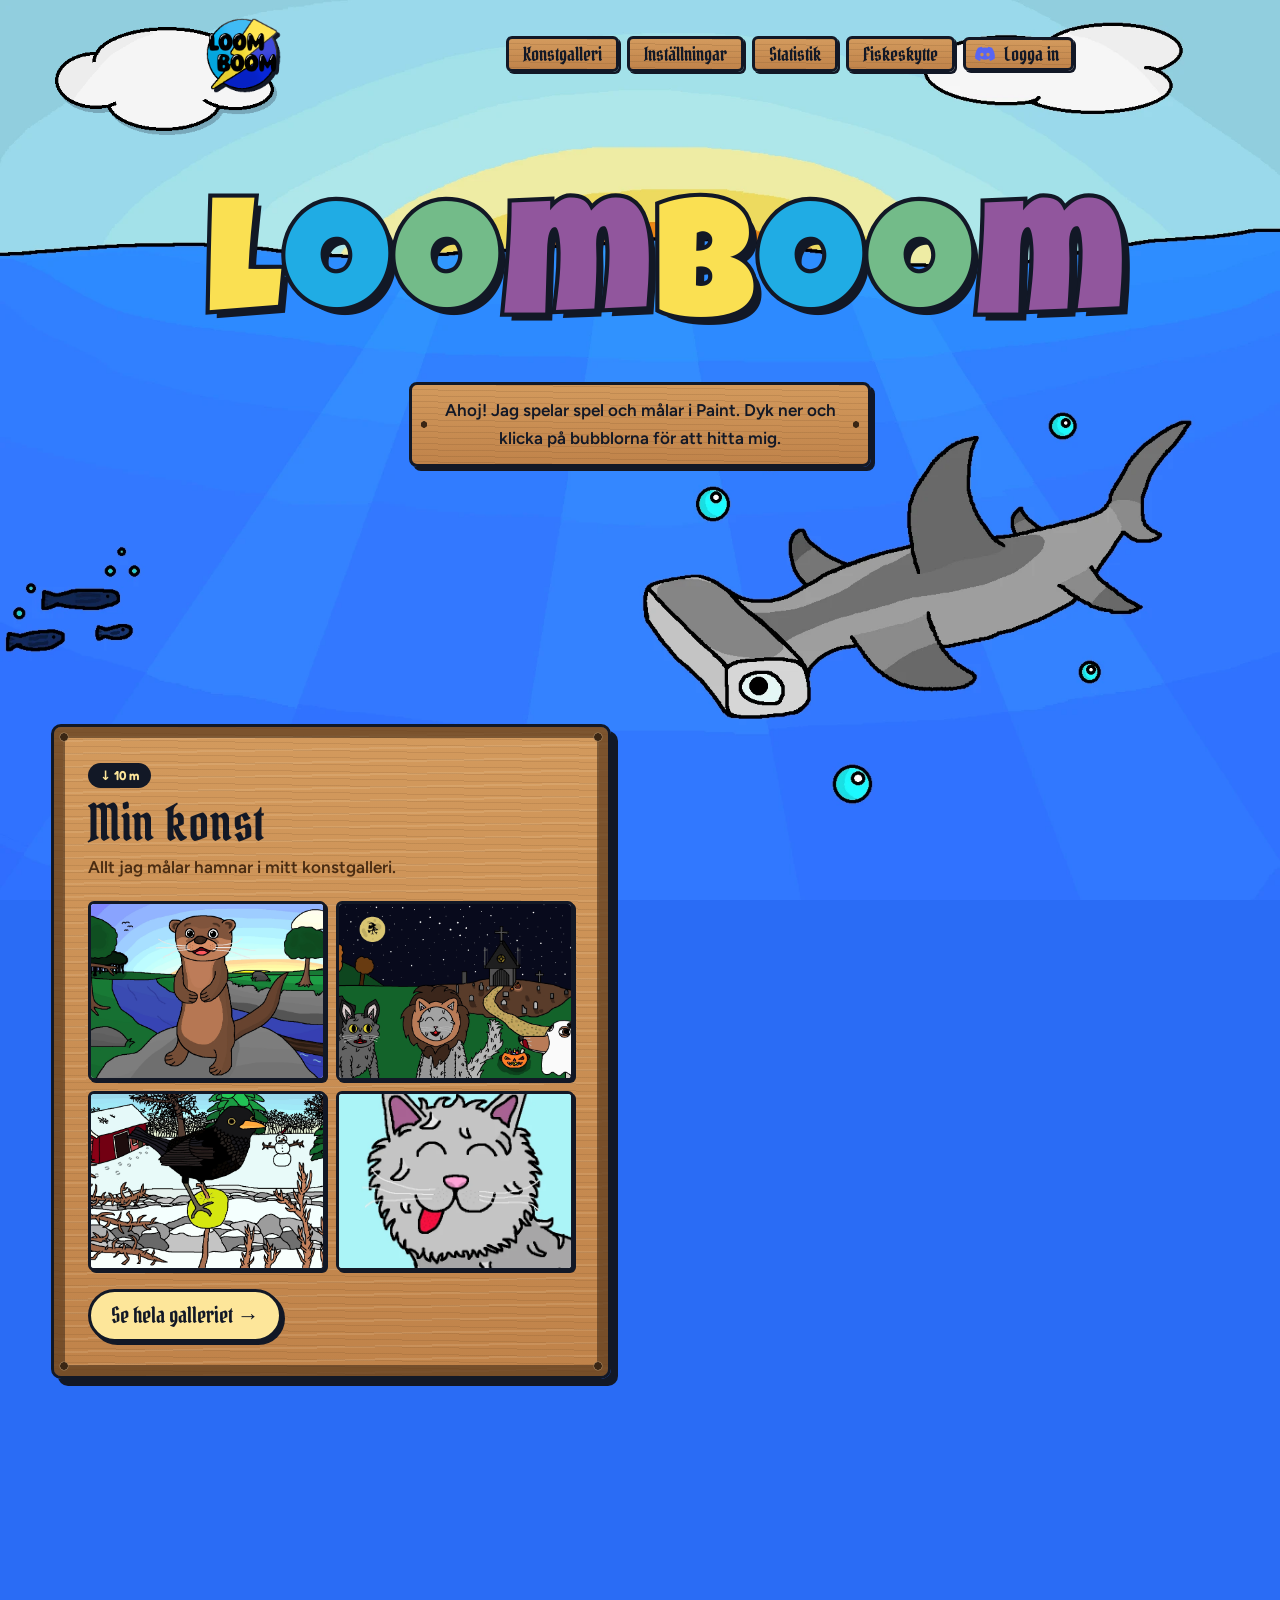
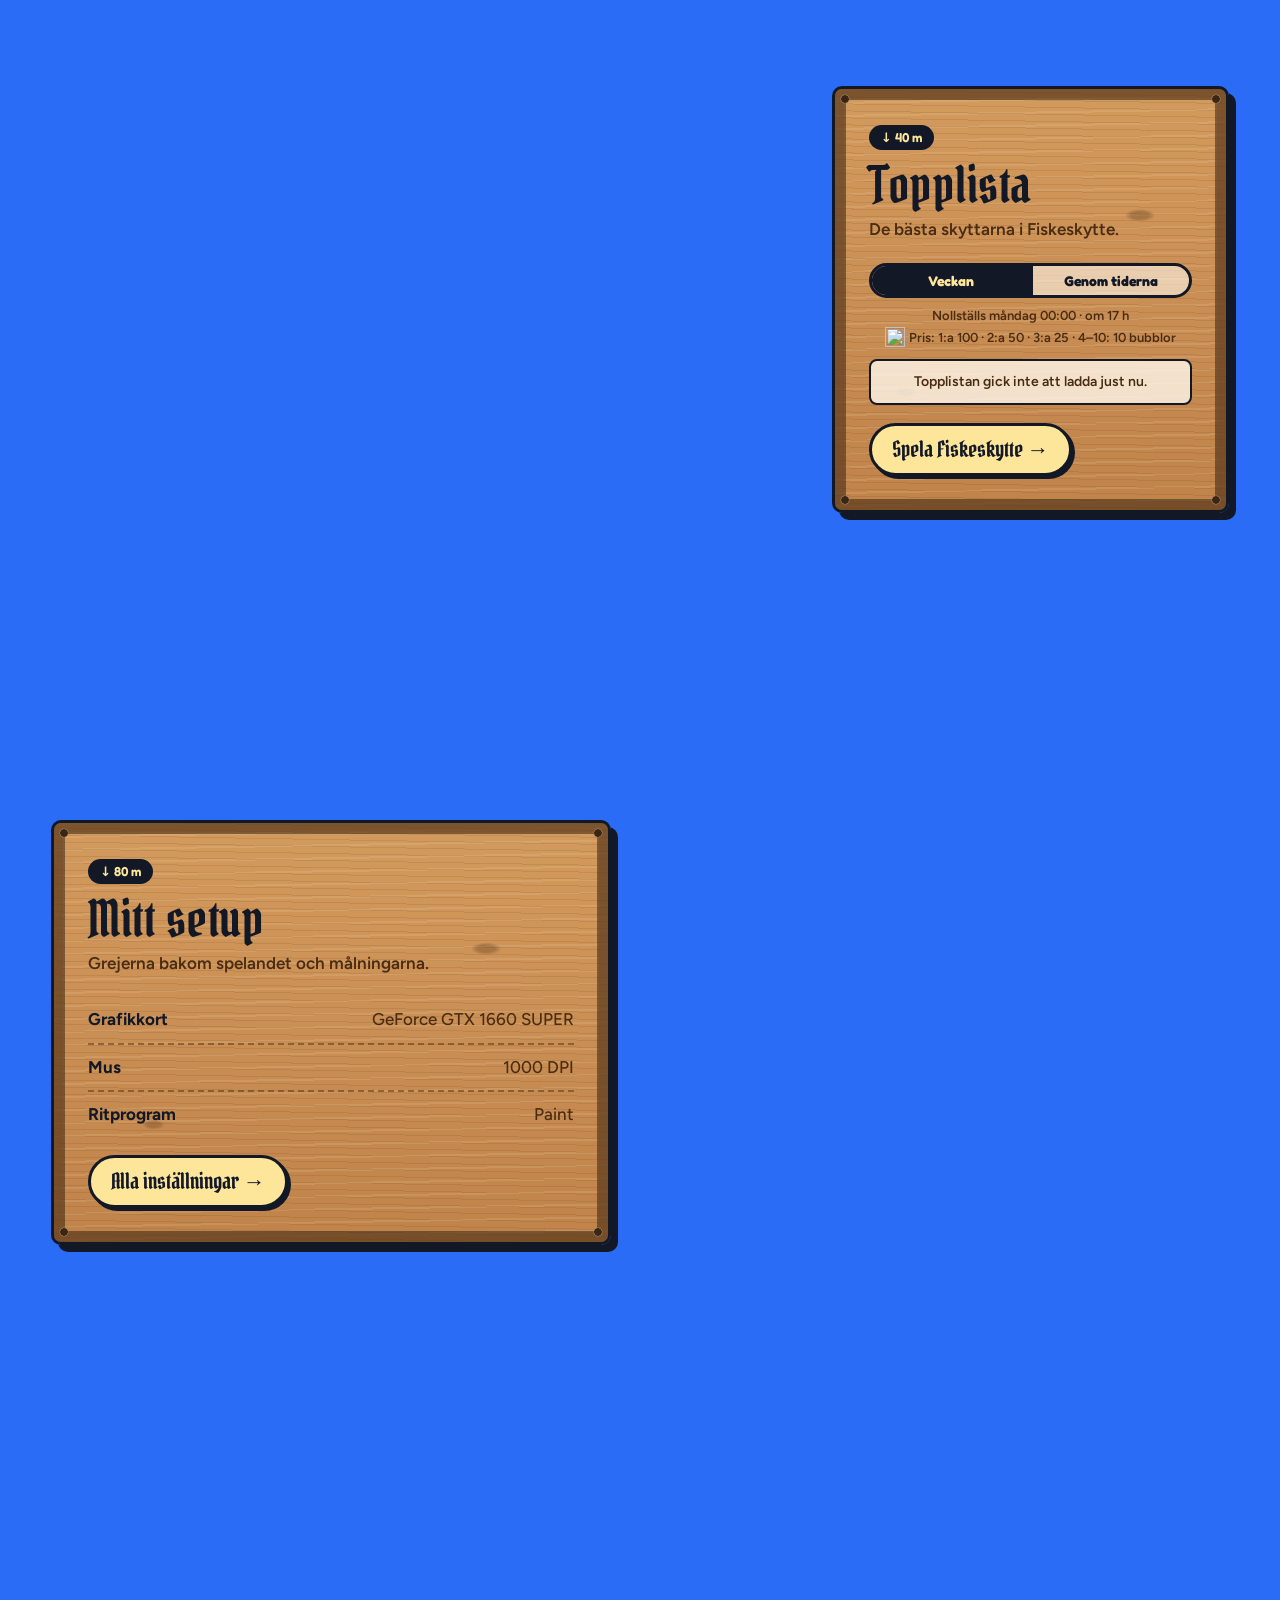
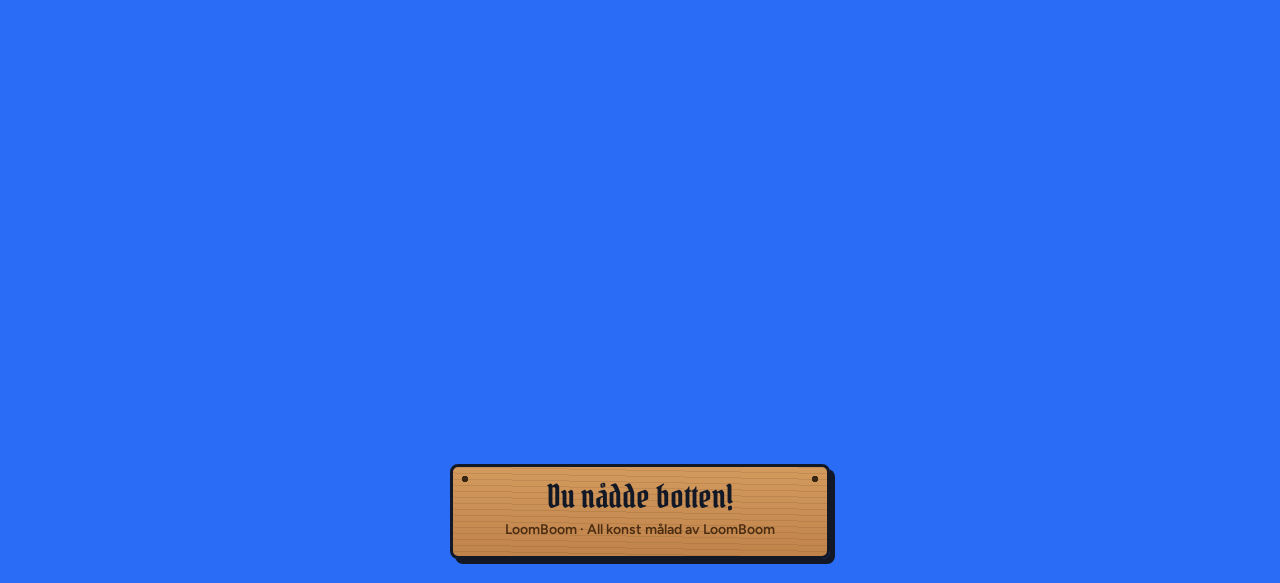
==== commit c7f64ac1: "Poängsystem" ====
--- a/index.html
+++ b/index.html
@@ -142,6 +142,7 @@
 .flikar button[aria-selected="true"]{background:var(--ink);color:var(--jasmine)}
 .flikar button:focus-visible{outline:3px dashed var(--jasmine);outline-offset:-6px}
 .tl-reset{margin:8px 0 0;font-weight:600;font-size:13px;color:#4a2c12;text-align:center;min-height:1.3em}
+.tl-reset .bi{width:20px;height:20px;vertical-align:-5px;margin-right:4px}
 .tl{list-style:none;margin:10px 0 0;padding:0;display:grid;gap:6px}
 .tl li{display:grid;grid-template-columns:24px 30px minmax(0,1fr) auto auto;align-items:center;gap:10px;background:rgba(255,248,235,.8);border:2.5px solid var(--ink);border-radius:8px;padding:4px 10px 4px 8px}
 .tl li.tom{display:block;text-align:center;font-weight:600;font-size:14px;color:#4a2c12;padding:10px}
@@ -263,7 +264,7 @@
   }
   function rita(){
     fV.setAttribute("aria-selected", flik === "vecka"); fA.setAttribute("aria-selected", flik === "alla");
-    elR.textContent = flik === "vecka" ? "Nollställs måndag 00:00 · om " + kvar() : "Alla tiders bästa resultat";
+    elR.innerHTML = flik === "vecka" ? "Nollställs måndag 00:00 · om " + kvar() + '<br><img src="bilder/bubbla.png" alt="" class="bi">Pris: 1:a 100 · 2:a 50 · 3:a 25 · 4–10: 10 bubblor' : "Alla tiders bästa resultat";
     if (!laddat) return;
     var rader = (flik === "vecka" ? data.vecka : data.lista).slice(0, 5);
     if (!rader.length){ elL.innerHTML = '<li class="tom">' + (flik === "vecka" ? "Ingen har spelat den här veckan än. Bli först!" : "Ingen har kommit med än. Bli först!") + '</li>'; return; }
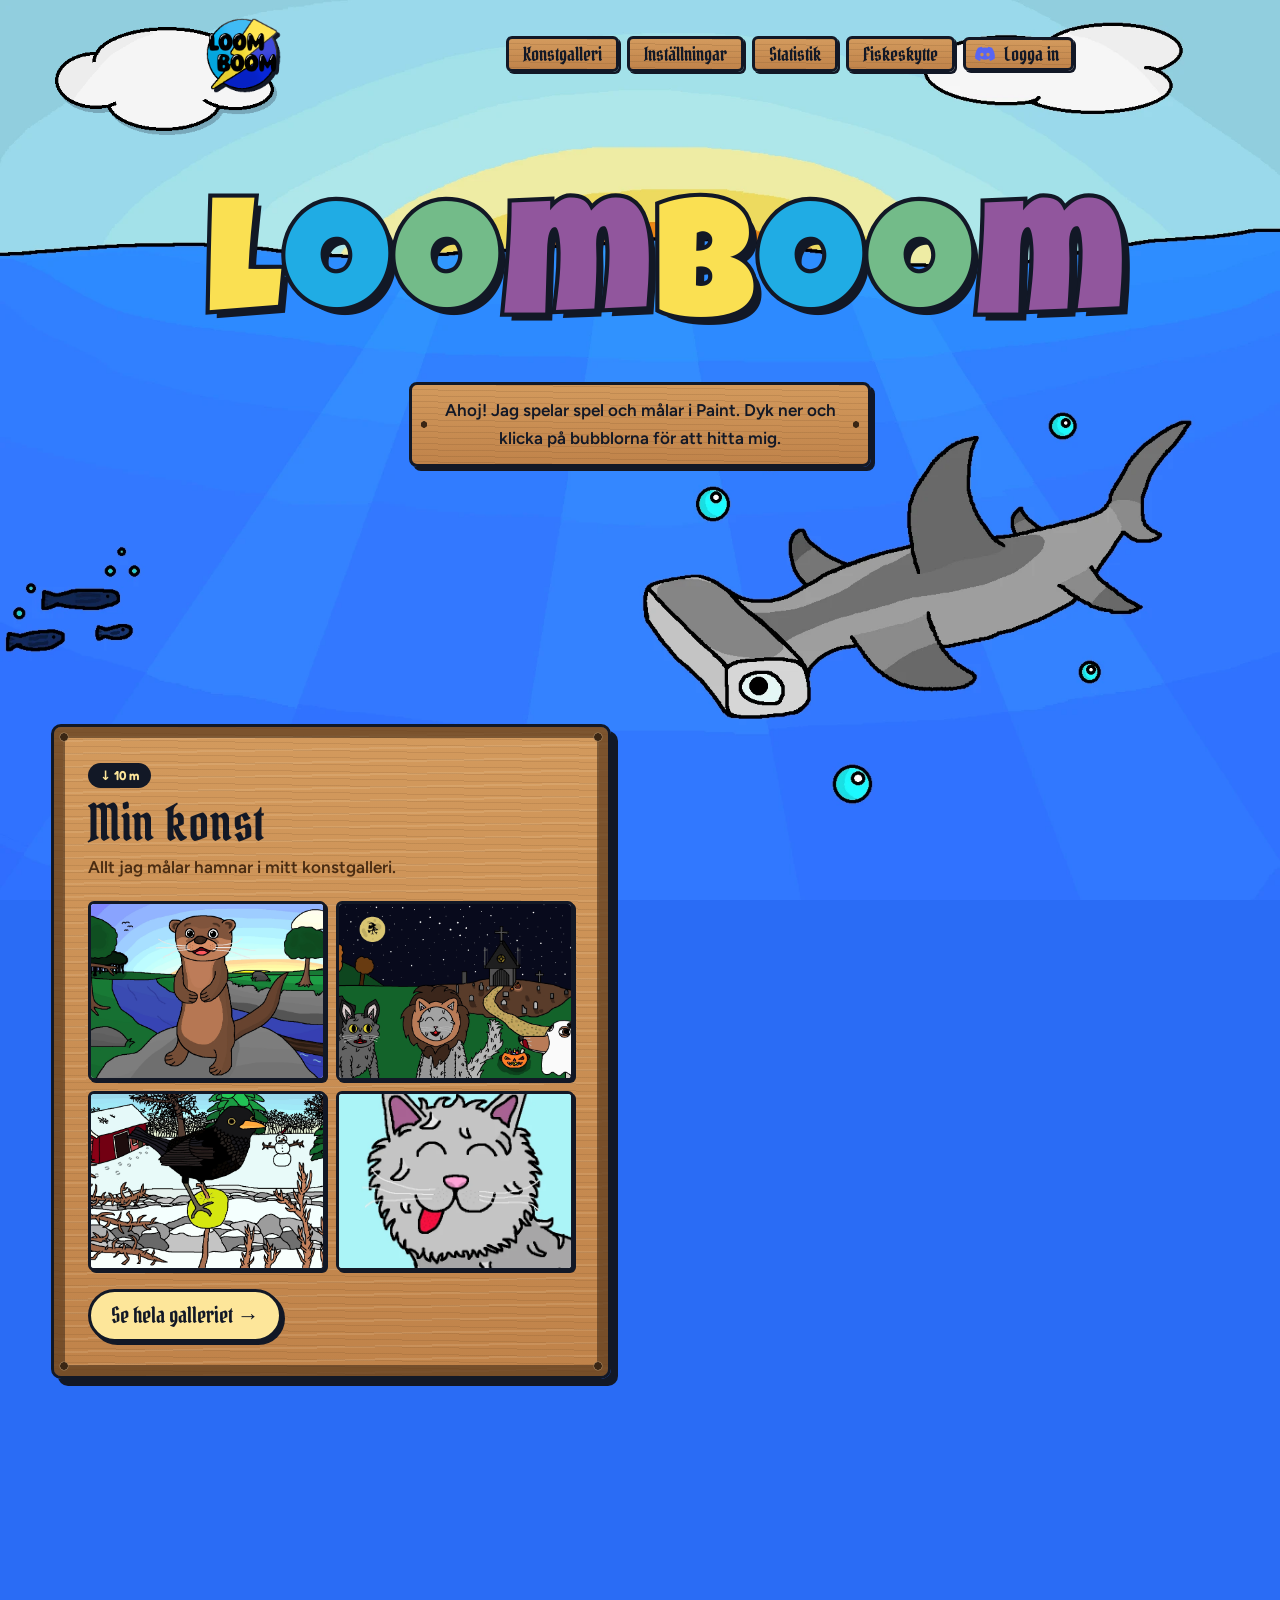
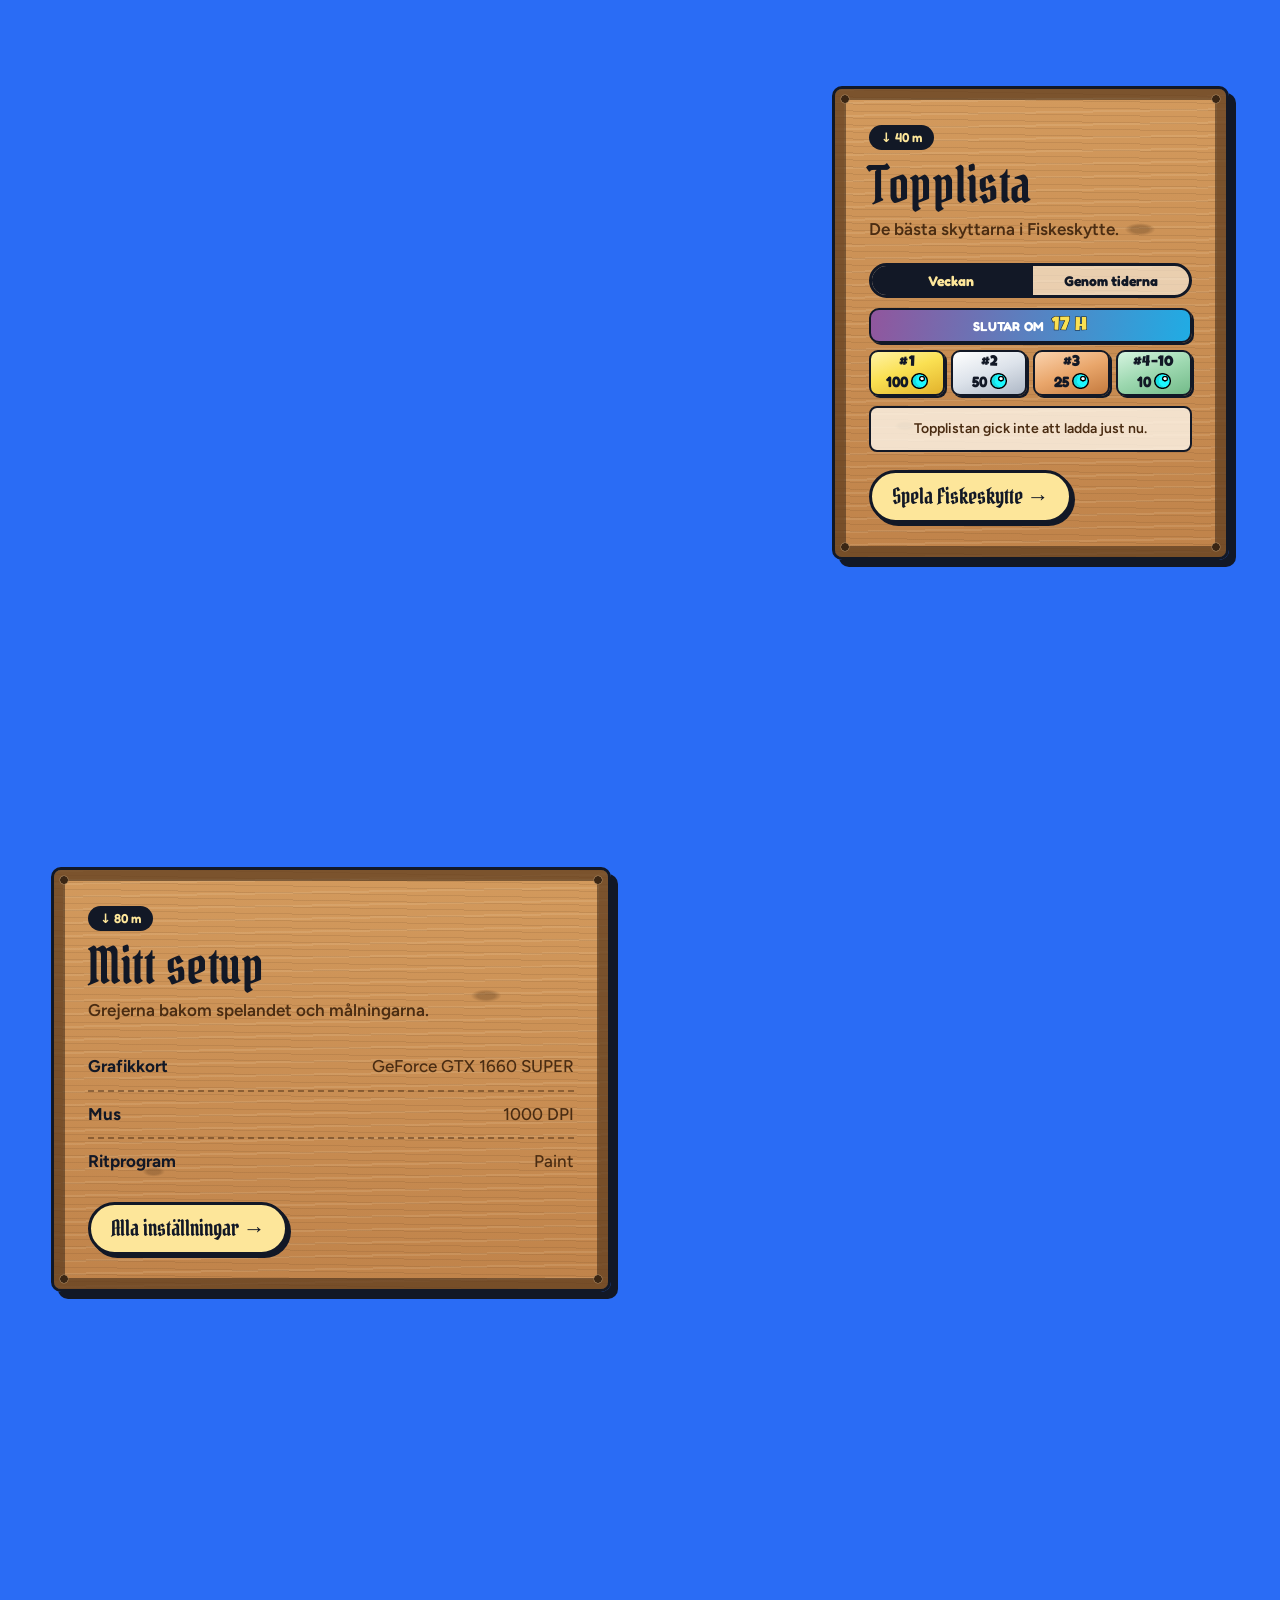
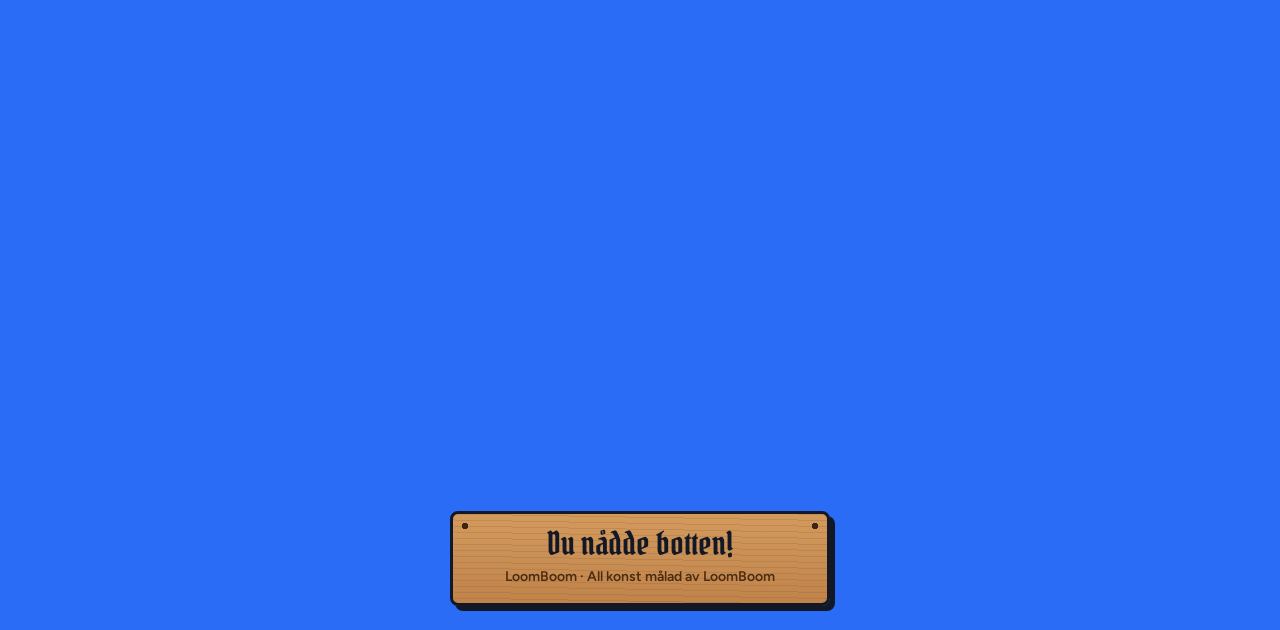
==== commit 105738ca: "Finare" ====
--- a/index.html
+++ b/index.html
@@ -141,8 +141,21 @@
 .flikar button+button{border-left:3px solid var(--ink)}
 .flikar button[aria-selected="true"]{background:var(--ink);color:var(--jasmine)}
 .flikar button:focus-visible{outline:3px dashed var(--jasmine);outline-offset:-6px}
-.tl-reset{margin:8px 0 0;font-weight:600;font-size:13px;color:#4a2c12;text-align:center;min-height:1.3em}
-.tl-reset .bi{width:20px;height:20px;vertical-align:-5px;margin-right:4px}
+/* Veckans priser */
+.pris{margin:10px 0 0;display:grid;gap:7px}
+.pris .tid{display:flex;align-items:center;justify-content:center;gap:8px;border:2.5px solid #121826;border-radius:10px;box-shadow:2px 2px 0 #121826;padding:5px 10px;
+  background:linear-gradient(100deg,#91569D,#20ACE4);color:#fff;font:700 13px "Fredoka",system-ui,sans-serif;letter-spacing:.02em;text-transform:uppercase}
+.pris .tid b{font:400 19px/1 "Luckiest Guy","Fredoka",sans-serif;letter-spacing:.03em;color:#FAE052;-webkit-text-stroke:1px #121826;paint-order:stroke fill;text-transform:none;padding-top:2px}
+.pris ul{list-style:none;margin:0;padding:0;display:grid;grid-template-columns:repeat(4,minmax(0,1fr));gap:6px}
+.pris ul li{display:grid;grid-template-columns:none;justify-items:center;align-items:center;gap:1px;border:2.5px solid #121826;border-radius:9px;box-shadow:2px 2px 0 #121826;padding:3px 2px 4px;min-width:0}
+.pris ul li .p{font:400 15px/1.1 "Luckiest Guy","Fredoka",sans-serif;color:#121826;letter-spacing:.02em;white-space:nowrap}
+.pris ul li .v{display:inline-flex;align-items:center;gap:3px;font:700 15px/1 "Fredoka",system-ui,sans-serif;color:#121826;font-variant-numeric:tabular-nums}
+.pris ul li img{width:17px;height:17px;object-fit:contain;border:0;border-radius:0;background:none}
+.pris .g1{background:linear-gradient(160deg,#FFF3A6 0%,#FAE052 45%,#E2B22C 100%)}
+.pris .g2{background:linear-gradient(160deg,#FFFFFF 0%,#DCE2EA 50%,#AEB8C6 100%)}
+.pris .g3{background:linear-gradient(160deg,#FBD3AE 0%,#E9A66B 50%,#C47A3E 100%)}
+.pris .g4{background:linear-gradient(160deg,#D6F4E0 0%,#9DD8B0 50%,#73BB89 100%)}
+.pris .alla{margin:0;text-align:center;font:600 12px "Figtree",system-ui,sans-serif;color:#4a2c12}
 .tl{list-style:none;margin:10px 0 0;padding:0;display:grid;gap:6px}
 .tl li{display:grid;grid-template-columns:24px 30px minmax(0,1fr) auto auto;align-items:center;gap:10px;background:rgba(255,248,235,.8);border:2.5px solid var(--ink);border-radius:8px;padding:4px 10px 4px 8px}
 .tl li.tom{display:block;text-align:center;font-weight:600;font-size:14px;color:#4a2c12;padding:10px}
@@ -218,7 +231,7 @@
         <button type="button" role="tab" id="tl-vecka" aria-selected="true">Veckan</button>
         <button type="button" role="tab" id="tl-alla" aria-selected="false">Genom tiderna</button>
       </div>
-      <p class="tl-reset" id="tl-reset"></p>
+      <div class="pris" id="tl-reset"></div>
       <ol class="tl" id="tl-lista"><li class="tom">Laddar…</li></ol>
       <a class="btn" href="fiskeskytte.html">Spela Fiskeskytte →</a>
     </section>
@@ -256,6 +269,13 @@
   try{ if (localStorage.getItem("fisk-flik") === "alla") flik = "alla"; }catch(e){}
   var fV = document.getElementById("tl-vecka"), fA = document.getElementById("tl-alla"), elL = document.getElementById("tl-lista"), elR = document.getElementById("tl-reset");
   function esc(t){ return String(t == null ? "" : t).replace(/[&<>"]/g, function(c){ return {"&":"&amp;","<":"&lt;",">":"&gt;",'"':"&quot;"}[c]; }); }
+  function prisHTML(){
+    var P = [["#1",100,"g1"],["#2",50,"g2"],["#3",25,"g3"],["#4–10",10,"g4"]];
+    return '<div class="tid" title="Veckan slutar måndag 00:00">Slutar om <b>' + kvar() + '</b></div>' +
+      '<ul aria-label="Veckans priser i bubblor">' + P.map(function(p){
+        return '<li class="' + p[2] + '"><span class="p">' + p[0] + '</span><span class="v">' + p[1] + '<img src="bilder/bubbla.png" alt="bubblor"></span></li>';
+      }).join("") + '</ul>';
+  }
   function kvar(){
     var n = new Date(), m = new Date(n); m.setHours(0,0,0,0);
     m.setDate(m.getDate() + ((8 - m.getDay()) % 7 || 7));
@@ -264,7 +284,7 @@
   }
   function rita(){
     fV.setAttribute("aria-selected", flik === "vecka"); fA.setAttribute("aria-selected", flik === "alla");
-    elR.innerHTML = flik === "vecka" ? "Nollställs måndag 00:00 · om " + kvar() + '<br><img src="bilder/bubbla.png" alt="" class="bi">Pris: 1:a 100 · 2:a 50 · 3:a 25 · 4–10: 10 bubblor' : "Alla tiders bästa resultat";
+    elR.innerHTML = flik === "vecka" ? prisHTML() : '<p class="alla">Alla tiders bästa resultat</p>';
     if (!laddat) return;
     var rader = (flik === "vecka" ? data.vecka : data.lista).slice(0, 5);
     if (!rader.length){ elL.innerHTML = '<li class="tom">' + (flik === "vecka" ? "Ingen har spelat den här veckan än. Bli först!" : "Ingen har kommit med än. Bli först!") + '</li>'; return; }
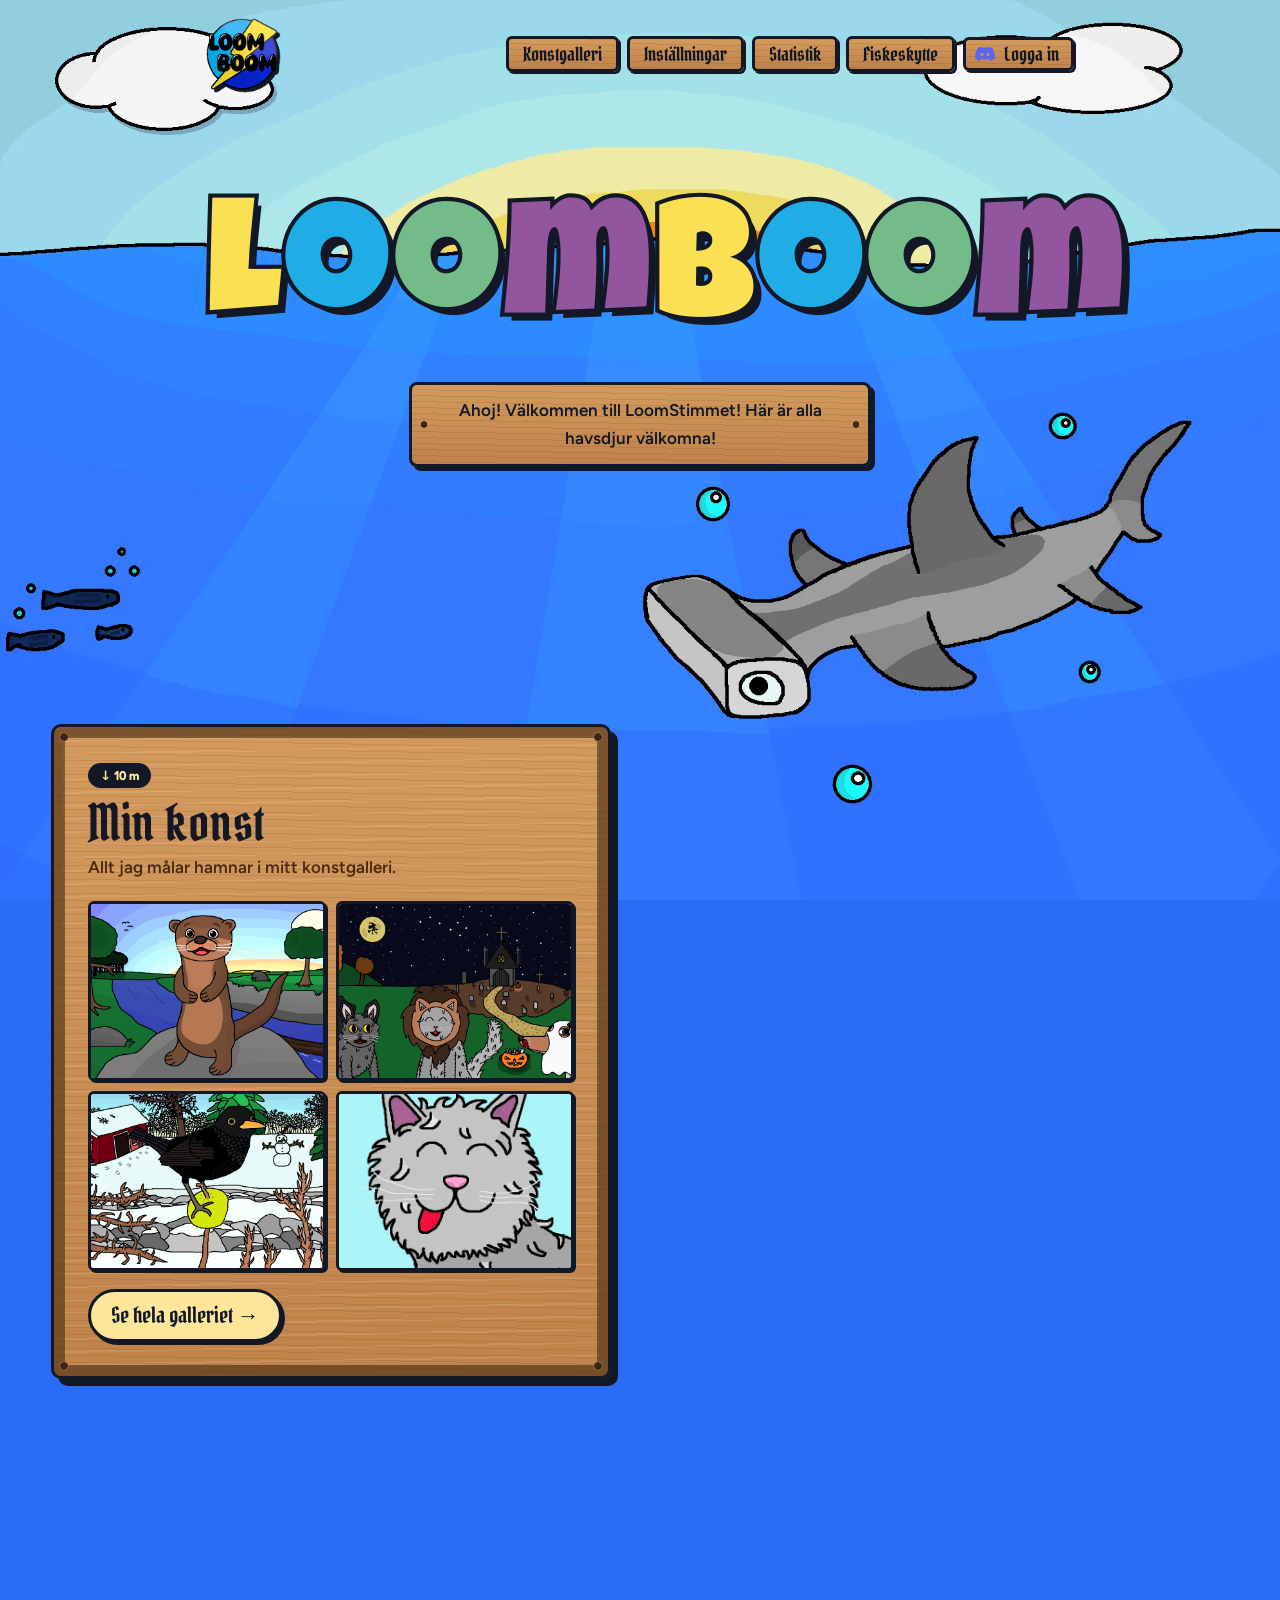
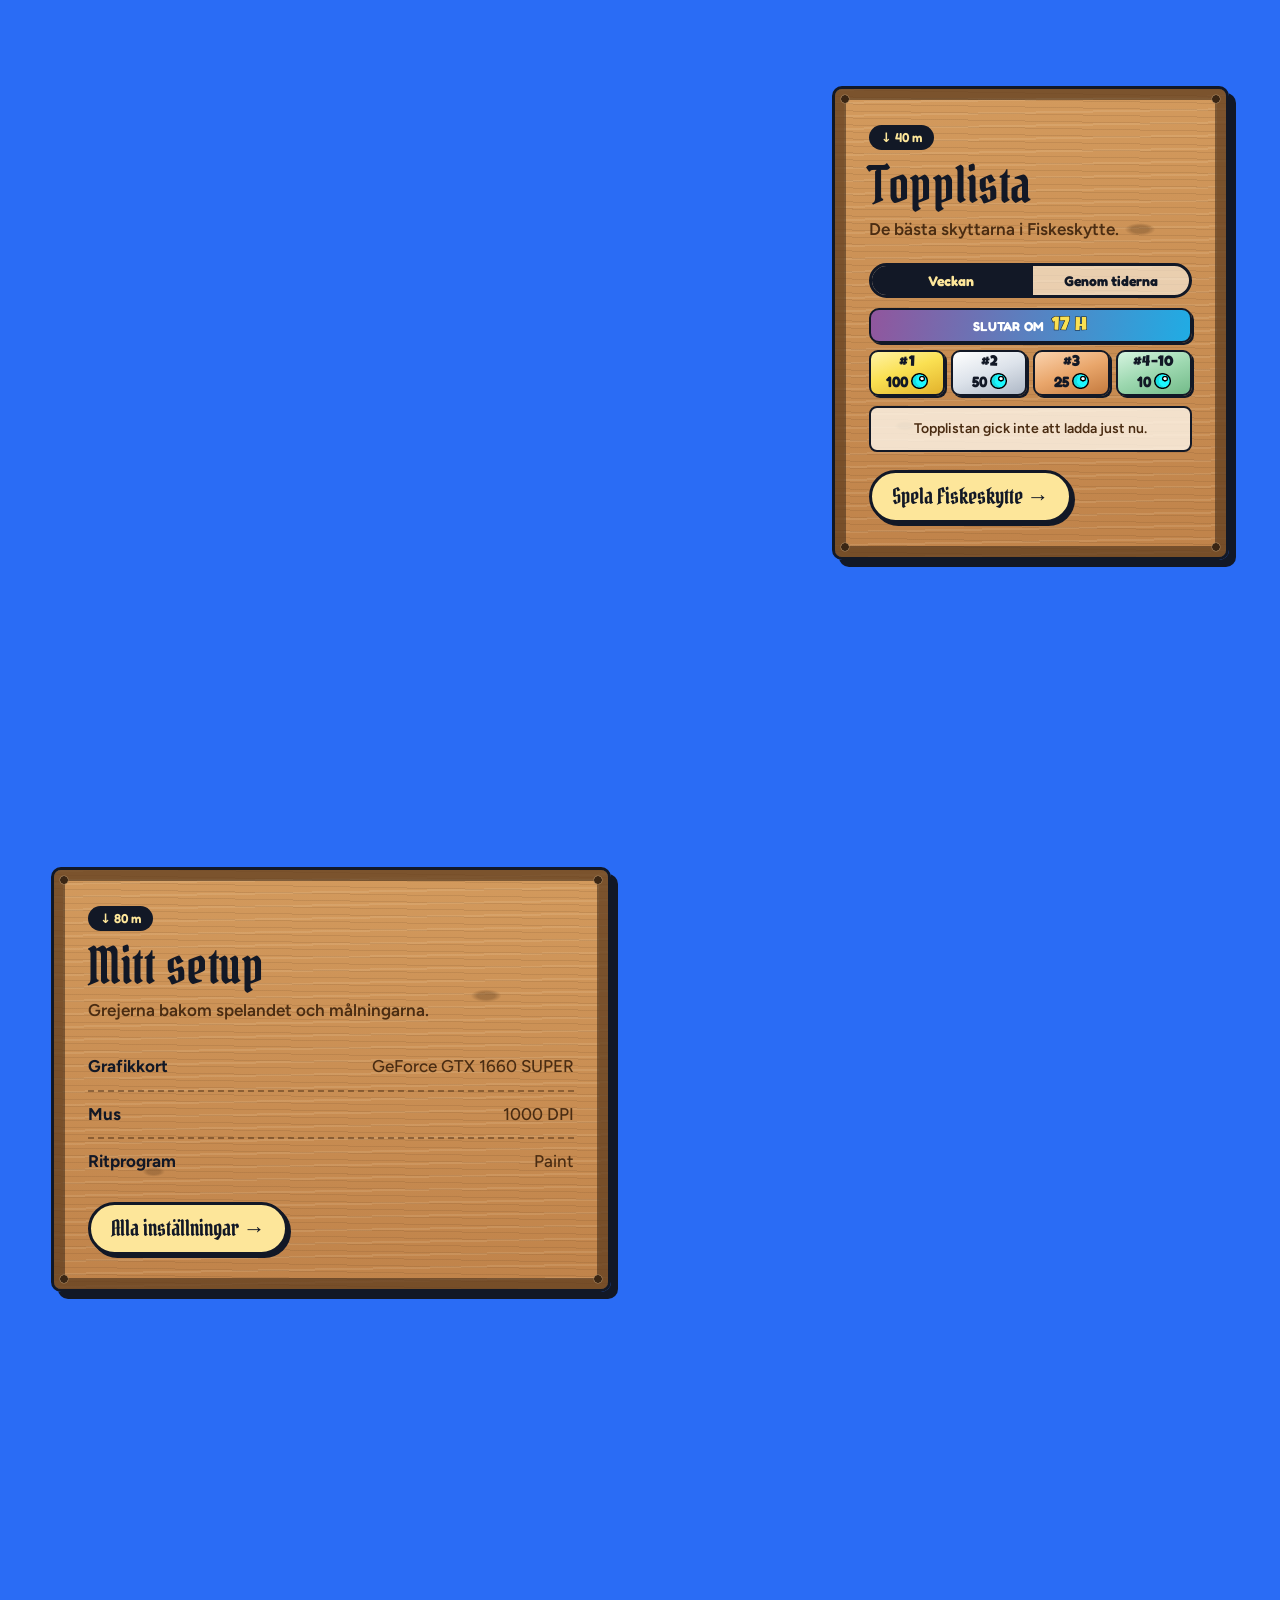
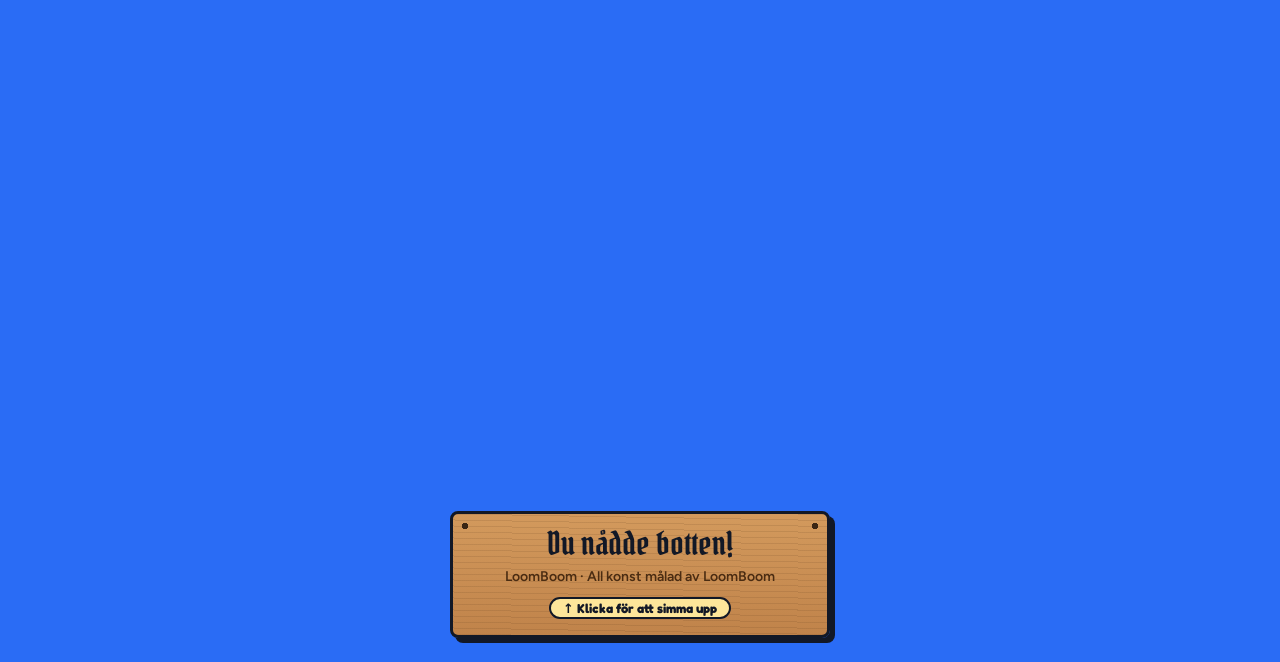
==== commit 4e35ea04: "Styling" ====
--- a/index.html
+++ b/index.html
@@ -155,7 +155,7 @@
 .pris .g2{background:linear-gradient(160deg,#FFFFFF 0%,#DCE2EA 50%,#AEB8C6 100%)}
 .pris .g3{background:linear-gradient(160deg,#FBD3AE 0%,#E9A66B 50%,#C47A3E 100%)}
 .pris .g4{background:linear-gradient(160deg,#D6F4E0 0%,#9DD8B0 50%,#73BB89 100%)}
-.pris .alla{margin:0;text-align:center;font:600 12px "Figtree",system-ui,sans-serif;color:#4a2c12}
+.pris .alla{margin:0;text-align:center;border:2.5px solid #121826;border-radius:10px;box-shadow:2px 2px 0 #121826;padding:6px 10px;background:linear-gradient(100deg,#E8553F,#B5304A);color:#fff;font:700 13px "Fredoka",system-ui,sans-serif;letter-spacing:.03em;text-transform:uppercase;text-shadow:1px 1px 0 rgba(18,24,38,.45)}
 .tl{list-style:none;margin:10px 0 0;padding:0;display:grid;gap:6px}
 .tl li{display:grid;grid-template-columns:24px 30px minmax(0,1fr) auto auto;align-items:center;gap:10px;background:rgba(255,248,235,.8);border:2.5px solid var(--ink);border-radius:8px;padding:4px 10px 4px 8px}
 .tl li.tom{display:block;text-align:center;font-weight:600;font-size:14px;color:#4a2c12;padding:10px}
@@ -179,6 +179,10 @@
   background:radial-gradient(circle at 12px 12px, var(--nail) 0 3px, transparent 3.5px), radial-gradient(circle at calc(100% - 12px) 12px, var(--nail) 0 3px, transparent 3.5px), repeating-linear-gradient(181deg, rgba(91,58,28,.14) 0 1px, transparent 1px 6px), linear-gradient(var(--wood), var(--wood-2))}
 footer .gg b{font-family:var(--pirate);font-weight:400;font-size:32px;color:var(--ink);display:block;line-height:1.1}
 footer .gg span{font-size:14px;color:#4a2c12;font-weight:600}
+footer .gg{display:block;cursor:pointer;transition:transform .15s, box-shadow .15s}
+footer .gg:hover{transform:translate(-2px,-3px);box-shadow:7px 8px 0 var(--ink)}
+footer .gg:focus-visible{outline:3px dashed var(--jasmine);outline-offset:4px}
+footer .gg .upp{display:inline-block;margin-top:8px;font:700 13px var(--display);font-style:normal;color:var(--ink);background:var(--jasmine);border:2px solid var(--ink);border-radius:999px;padding:1px 12px}
 
 @media (prefers-reduced-motion:reduce){h1 span,.seabub,.cloud img{animation:none}.cloud{transition:opacity .3s}.bub,.btn,.preview img{transition:none}}
 </style>
@@ -202,7 +206,7 @@
 
     <header class="hero">
       <h1 aria-label="LoomBoom"><span aria-hidden="true" style="--c:#FAE052;--i:0">L</span><span aria-hidden="true" style="--c:#20ACE4;--i:1">o</span><span aria-hidden="true" style="--c:#73BB89;--i:2">o</span><span aria-hidden="true" style="--c:#91569D;--i:3">m</span><span aria-hidden="true" style="--c:#FAE052;--i:4">B</span><span aria-hidden="true" style="--c:#20ACE4;--i:5">o</span><span aria-hidden="true" style="--c:#73BB89;--i:6">o</span><span aria-hidden="true" style="--c:#91569D;--i:7">m</span></h1>
-      <p class="hi">Ahoj! Jag spelar spel och målar i Paint. Dyk ner och klicka på bubblorna för att hitta mig.</p>
+      <p class="hi">Ahoj! Välkommen till LoomStimmet! Här är alla havsdjur välkomna!</p>
       <ul class="bubrow" aria-label="Mina konton"><li class="seabub" style="--i:0"><a class="bub t-twitch" href="https://www.twitch.tv/looombooom" target="_blank" rel="noopener" aria-label="Twitch"><svg viewBox="0 0 24 24" aria-hidden="true"><path d="M4.3 3 3 6.4v13.1h4.5V22H10l2.5-2.5h3.7l4.8-4.8V3H4.3Zm15.9 10.8-2.9 2.9h-4.6l-2.5 2.5v-2.5H6.4V4.7h13.8v9.1ZM17.4 7.8v4.8h-1.7V7.8h1.7Zm-4.6 0v4.8h-1.7V7.8h1.7Z"/></svg><span class="tip" aria-hidden="true">Twitch</span></a></li><li class="seabub" style="--i:1"><a class="bub t-tiktok" href="https://www.tiktok.com/@loomboom10" target="_blank" rel="noopener" aria-label="TikTok"><svg viewBox="0 0 24 24" aria-hidden="true"><path d="M16.6 2h-3.4v13.4a2.9 2.9 0 1 1-2-2.8V9.1a6.3 6.3 0 1 0 5.4 6.3V8.6a8 8 0 0 0 4.6 1.5V6.7a4.7 4.7 0 0 1-4.6-4.7Z"/></svg><span class="tip" aria-hidden="true">TikTok</span></a></li><li class="seabub" style="--i:2"><a class="bub t-discord" href="https://discord.gg/jajX36mE5Q" target="_blank" rel="noopener" aria-label="Discord"><svg viewBox="0 0 24 24" aria-hidden="true"><path d="M19.6 5.3A17 17 0 0 0 15.4 4l-.5 1.1a15.6 15.6 0 0 0-5.8 0L8.6 4a17 17 0 0 0-4.2 1.3C1.7 9.3 1 13.2 1.3 17a17 17 0 0 0 5.2 2.6l1.1-1.8a11 11 0 0 1-1.7-.8l.4-.3a12.2 12.2 0 0 0 11.4 0l.4.3-1.7.8 1.1 1.8a17 17 0 0 0 5.2-2.6c.4-4.4-.7-8.3-3.1-11.7ZM8.7 14.7c-1 0-1.9-1-1.9-2.1s.8-2.1 1.9-2.1 1.9 1 1.9 2.1-.8 2.1-1.9 2.1Zm6.6 0c-1 0-1.9-1-1.9-2.1s.8-2.1 1.9-2.1 1.9 1 1.9 2.1-.8 2.1-1.9 2.1Z"/></svg><span class="tip" aria-hidden="true">Discord</span></a></li><li class="seabub" style="--i:3"><a class="bub t-x" href="https://x.com/LooomBooom" target="_blank" rel="noopener" aria-label="X"><svg viewBox="0 0 24 24" aria-hidden="true"><path d="M17.8 3h3.1l-6.8 7.7L22 21h-6.2l-4.9-6.4L5.3 21H2.2l7.2-8.3L1.8 3h6.4l4.4 5.9L17.8 3Zm-1.1 16.2h1.7L7.3 4.7H5.5l11.2 14.5Z"/></svg><span class="tip" aria-hidden="true">X</span></a></li><li class="seabub" style="--i:4"><a class="bub t-youtube" href="https://www.youtube.com/@LooomBooom" target="_blank" rel="noopener" aria-label="YouTube"><svg viewBox="0 0 24 24" aria-hidden="true"><path d="M23 7.2a3 3 0 0 0-2.1-2.1C19 4.6 12 4.6 12 4.6s-7 0-8.9.5A3 3 0 0 0 1 7.2 31 31 0 0 0 .5 12a31 31 0 0 0 .5 4.8 3 3 0 0 0 2.1 2.1c1.9.5 8.9.5 8.9.5s7 0 8.9-.5a3 3 0 0 0 2.1-2.1 31 31 0 0 0 .5-4.8 31 31 0 0 0-.5-4.8ZM9.7 15V9l5.8 3-5.8 3Z"/></svg><span class="tip" aria-hidden="true">YouTube</span></a></li><li class="seabub" style="--i:5"><a class="bub t-esplay" href="https://esplay.com/loomboom/?r=1314559669" target="_blank" rel="noopener" aria-label="Esplay"><img class="ico-img" src="bilder/esplay.png" alt=""><span class="tip" aria-hidden="true">Esplay</span></a></li></ul>
     </header>
   </div>
@@ -253,15 +257,22 @@
     <div class="gap"></div>
 
     <footer>
-      <div class="gg">
+      <a class="gg" href="#" id="till-toppen" aria-label="Du nådde botten! Simma tillbaka till toppen">
         <b>Du nådde botten!</b>
         <span>LoomBoom · All konst målad av LoomBoom</span>
-      </div>
+        <i class="upp">↑ Klicka för att simma upp</i>
+      </a>
     </footer>
   </main>
 </div>
 
 <script>
+/* Botten-skylten tar en tillbaka till toppen */
+document.getElementById("till-toppen").addEventListener("click", function(e){
+  e.preventDefault();
+  var lugn = window.matchMedia && matchMedia("(prefers-reduced-motion: reduce)").matches;
+  window.scrollTo({ top: 0, behavior: lugn ? "auto" : "smooth" });
+});
 /* Topplistan från Fiskeskytte */
 (function(){
   var URL_ = "https://cipqlojdcdcqahyqqttj.supabase.co/functions/v1/topplista";
@@ -284,7 +295,7 @@
   }
   function rita(){
     fV.setAttribute("aria-selected", flik === "vecka"); fA.setAttribute("aria-selected", flik === "alla");
-    elR.innerHTML = flik === "vecka" ? prisHTML() : '<p class="alla">Alla tiders bästa resultat</p>';
+    elR.innerHTML = flik === "vecka" ? prisHTML() : '<p class="alla">🏆 Alla tiders bästa resultat</p>';
     if (!laddat) return;
     var rader = (flik === "vecka" ? data.vecka : data.lista).slice(0, 5);
     if (!rader.length){ elL.innerHTML = '<li class="tom">' + (flik === "vecka" ? "Ingen har spelat den här veckan än. Bli först!" : "Ingen har kommit med än. Bli först!") + '</li>'; return; }
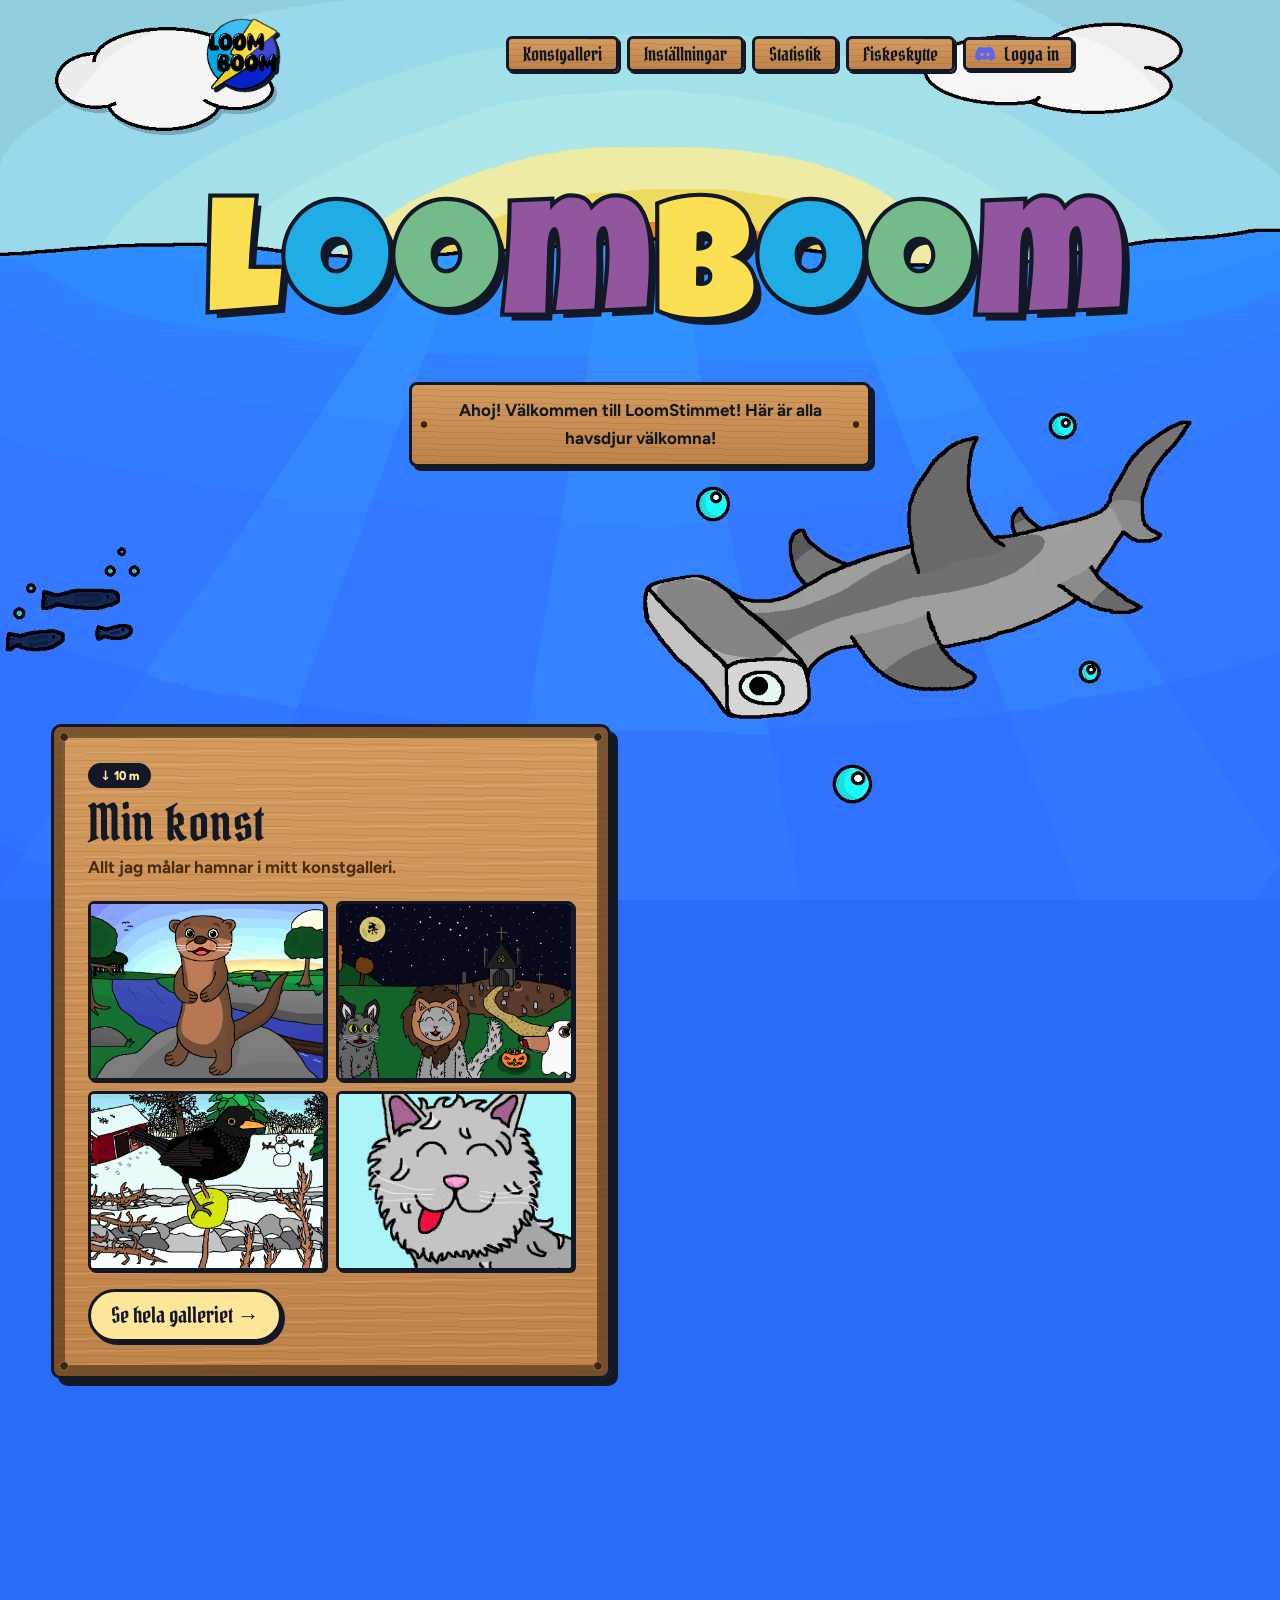
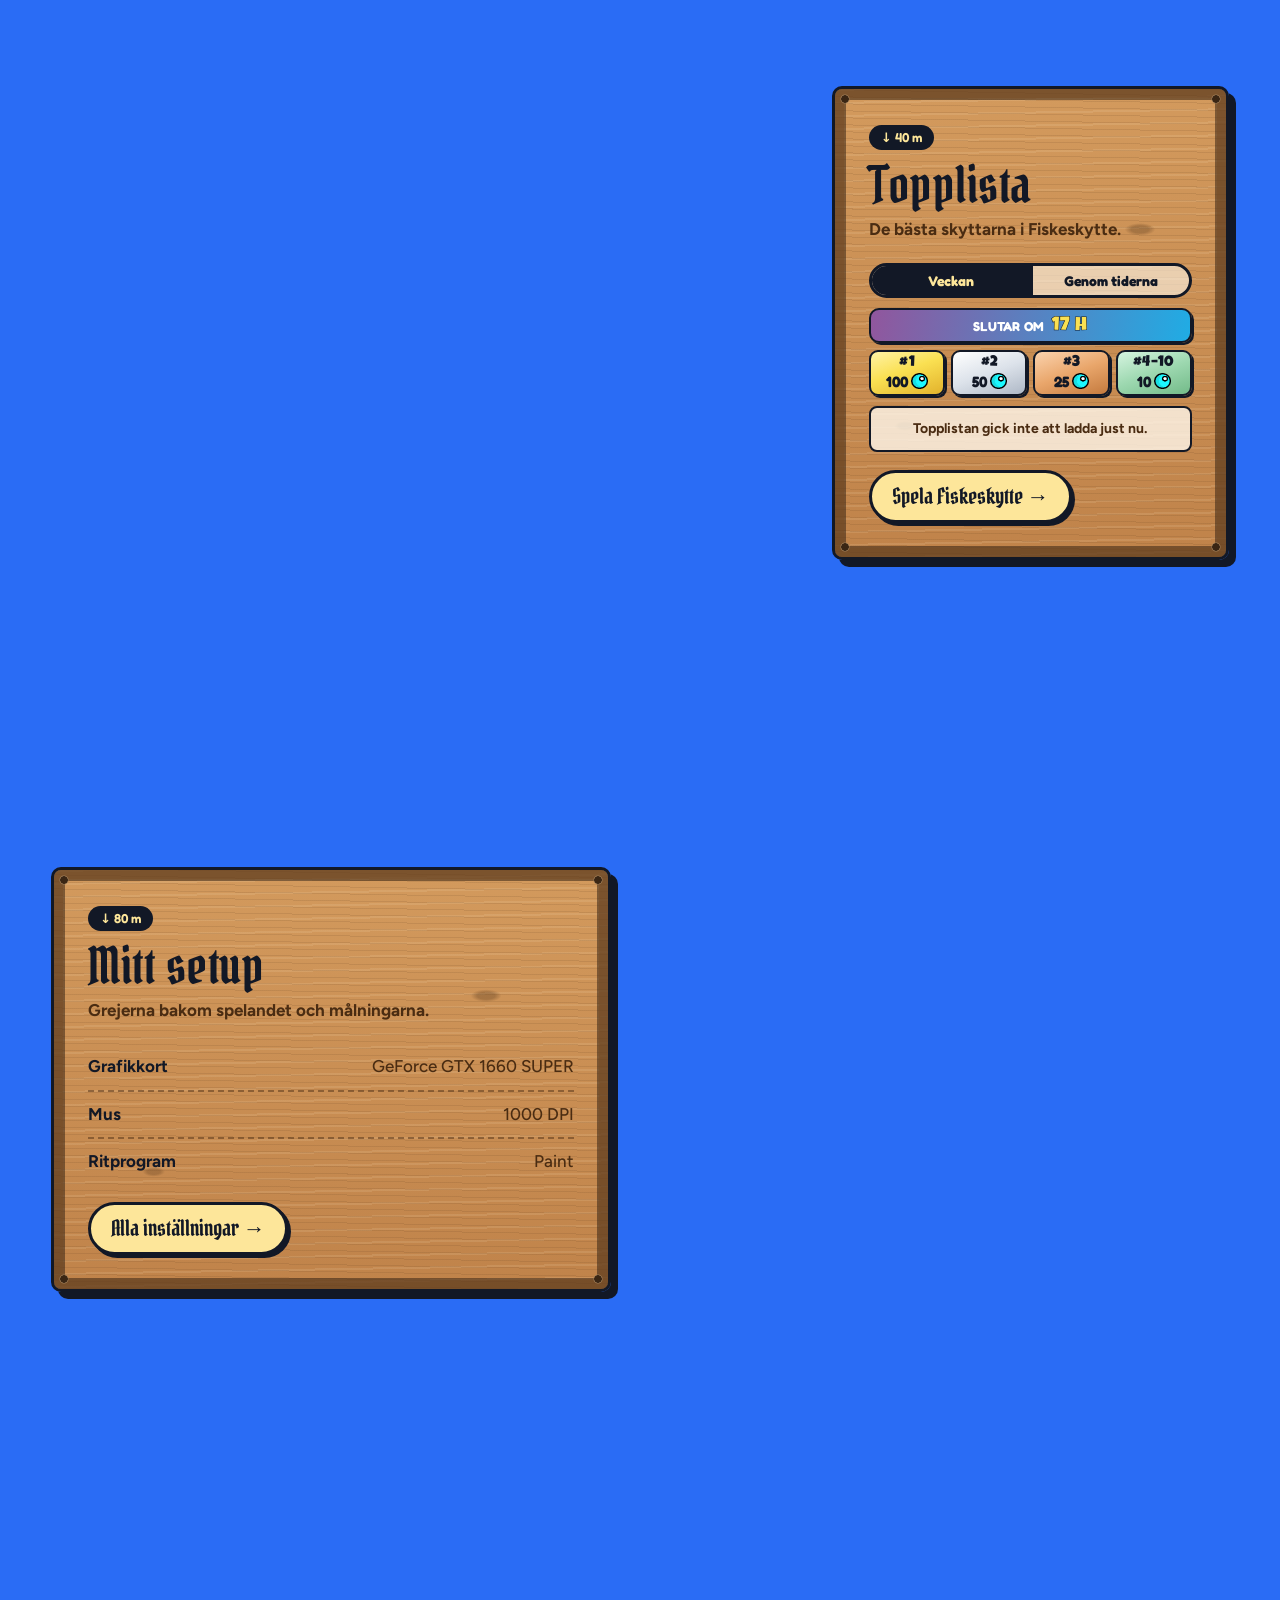
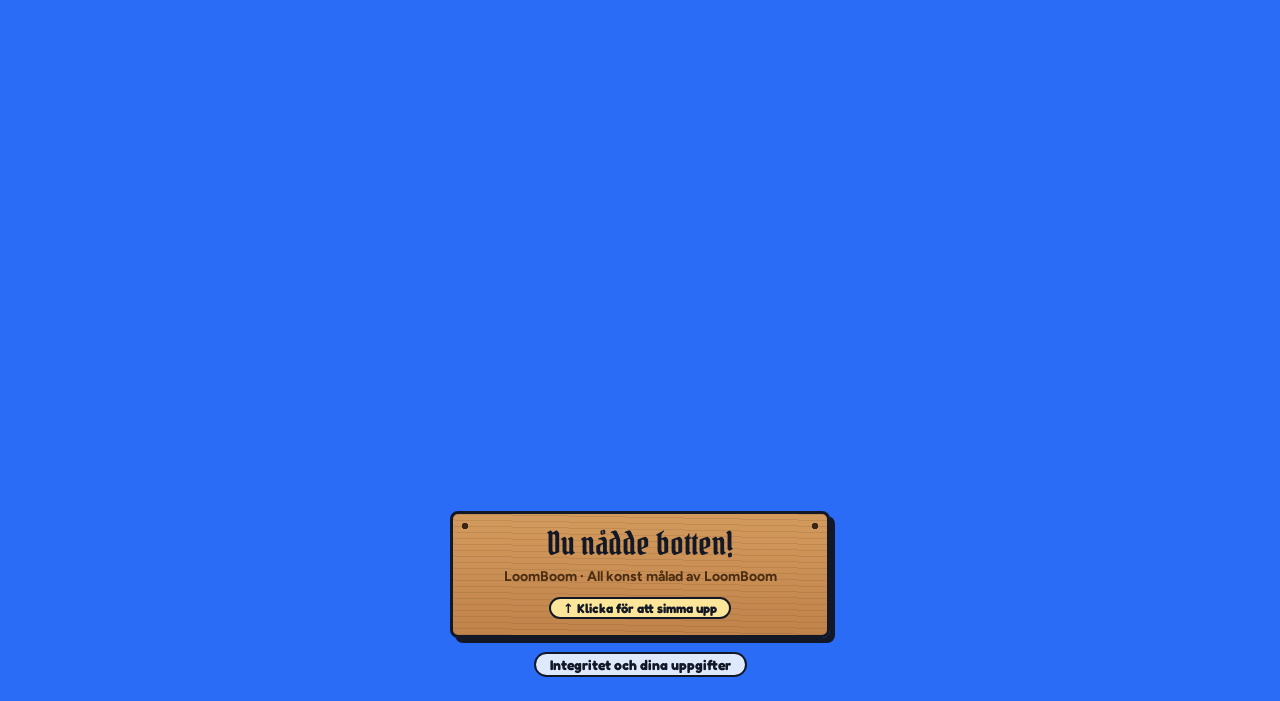
==== commit daf025de: "gdpr" ====
--- a/index.html
+++ b/index.html
@@ -6,9 +6,7 @@
 <meta name="description" content="LoomBoom – gamer och konstnär. Spelar CS, Minecraft, Fortnite, Lethal Company och schack, och målar i Paint.">
 <link rel="icon" href="bilder/logo.png">
 <title>LoomBoom</title>
-<link rel="preconnect" href="https://fonts.googleapis.com">
-<link rel="preconnect" href="https://fonts.gstatic.com" crossorigin>
-<link rel="stylesheet" href="https://fonts.googleapis.com/css2?family=Luckiest+Guy&family=Pirata+One&family=Fredoka:wght@500;600;700&family=Figtree:wght@400;500;700&display=swap">
+<link rel="stylesheet" href="fonts.css">
 <style>
 /* Layout: a dive. The user's tall ocean painting is a fixed layer that slides from surface to seabed as you scroll; outlined cartoon panels sit beside each creature. Social links are the painting's own cyan bubbles. */
 :root{
@@ -57,7 +55,7 @@
 .cloud.away{transform:translateX(-130%) translateY(-25%);opacity:0}
 
 .page{position:relative;z-index:1;pointer-events:none}
-.page a,.page button,.page .panel,.page .hi,.page footer .gg{pointer-events:auto}
+.page a,.page button,.page .panel,.page .hi,.page footer .gg,.page footer .integ{pointer-events:auto}
 .wrap{max-width:900px;margin:0 auto;padding-left:max(16px, env(safe-area-inset-left, 0px));padding-right:max(16px, env(safe-area-inset-right, 0px))}
 
 /* TOP (over the sky) */
@@ -174,7 +172,9 @@
 .rows .v{color:#4a2c12;font-weight:500;text-align:right}
 .tag{background:var(--pink);border:2px solid var(--ink);border-radius:999px;padding:0 10px;font-weight:700;font-size:13px}
 
-footer{padding-top:clamp(220px,40vw,520px);padding-bottom:max(24px, env(safe-area-inset-bottom, 0px));display:flex;justify-content:center}
+footer{padding-top:clamp(220px,40vw,520px);padding-bottom:max(24px, env(safe-area-inset-bottom, 0px));display:flex;flex-direction:column;align-items:center;gap:14px}
+footer .integ{font:700 14px var(--display);color:var(--ink);background:rgba(255,255,255,.85);border:2px solid var(--ink);border-radius:999px;padding:2px 14px;text-decoration:none}
+footer .integ:hover{background:var(--jasmine)}
 footer .gg{position:relative;width:min(380px,100%);border:var(--line);border-radius:8px;padding:12px 20px 14px;box-shadow:5px 5px 0 var(--ink);text-align:center;
   background:radial-gradient(circle at 12px 12px, var(--nail) 0 3px, transparent 3.5px), radial-gradient(circle at calc(100% - 12px) 12px, var(--nail) 0 3px, transparent 3.5px), repeating-linear-gradient(181deg, rgba(91,58,28,.14) 0 1px, transparent 1px 6px), linear-gradient(var(--wood), var(--wood-2))}
 footer .gg b{font-family:var(--pirate);font-weight:400;font-size:32px;color:var(--ink);display:block;line-height:1.1}
@@ -262,6 +262,7 @@
         <span>LoomBoom · All konst målad av LoomBoom</span>
         <i class="upp">↑ Klicka för att simma upp</i>
       </a>
+      <a class="integ" href="integritet.html">Integritet och dina uppgifter</a>
     </footer>
   </main>
 </div>
--- a/fonts.css
+++ b/fonts.css
@@ -0,0 +1,11 @@
+/* LoomBoom: typsnitten ligger på sidan själv, så inga besökaruppgifter skickas till Google. Licens: SIL Open Font License. */
+@font-face{font-family:'Luckiest Guy';font-style:normal;font-display:swap;font-weight:400;src:url(fonts/luckiest-guy-latin-400-normal.woff2) format('woff2');unicode-range:U+0000-00FF,U+0131,U+0152-0153,U+02BB-02BC,U+02C6,U+02DA,U+02DC,U+0304,U+0308,U+0329,U+2000-206F,U+20AC,U+2122,U+2191,U+2193,U+2212,U+2215,U+FEFF,U+FFFD}
+@font-face{font-family:'Pirata One';font-style:normal;font-display:swap;font-weight:400;src:url(fonts/pirata-one-latin-400-normal.woff2) format('woff2');unicode-range:U+0000-00FF,U+0131,U+0152-0153,U+02BB-02BC,U+02C6,U+02DA,U+02DC,U+0304,U+0308,U+0329,U+2000-206F,U+20AC,U+2122,U+2191,U+2193,U+2212,U+2215,U+FEFF,U+FFFD}
+@font-face{font-family:'Fredoka';font-style:normal;font-display:swap;font-weight:500;src:url(fonts/fredoka-latin-500-normal.woff2) format('woff2');unicode-range:U+0000-00FF,U+0131,U+0152-0153,U+02BB-02BC,U+02C6,U+02DA,U+02DC,U+0304,U+0308,U+0329,U+2000-206F,U+20AC,U+2122,U+2191,U+2193,U+2212,U+2215,U+FEFF,U+FFFD}
+@font-face{font-family:'Fredoka';font-style:normal;font-display:swap;font-weight:600;src:url(fonts/fredoka-latin-600-normal.woff2) format('woff2');unicode-range:U+0000-00FF,U+0131,U+0152-0153,U+02BB-02BC,U+02C6,U+02DA,U+02DC,U+0304,U+0308,U+0329,U+2000-206F,U+20AC,U+2122,U+2191,U+2193,U+2212,U+2215,U+FEFF,U+FFFD}
+@font-face{font-family:'Fredoka';font-style:normal;font-display:swap;font-weight:700;src:url(fonts/fredoka-latin-700-normal.woff2) format('woff2');unicode-range:U+0000-00FF,U+0131,U+0152-0153,U+02BB-02BC,U+02C6,U+02DA,U+02DC,U+0304,U+0308,U+0329,U+2000-206F,U+20AC,U+2122,U+2191,U+2193,U+2212,U+2215,U+FEFF,U+FFFD}
+@font-face{font-family:'Figtree';font-style:normal;font-display:swap;font-weight:400;src:url(fonts/figtree-latin-400-normal.woff2) format('woff2');unicode-range:U+0000-00FF,U+0131,U+0152-0153,U+02BB-02BC,U+02C6,U+02DA,U+02DC,U+0304,U+0308,U+0329,U+2000-206F,U+20AC,U+2122,U+2191,U+2193,U+2212,U+2215,U+FEFF,U+FFFD}
+@font-face{font-family:'Figtree';font-style:normal;font-display:swap;font-weight:500;src:url(fonts/figtree-latin-500-normal.woff2) format('woff2');unicode-range:U+0000-00FF,U+0131,U+0152-0153,U+02BB-02BC,U+02C6,U+02DA,U+02DC,U+0304,U+0308,U+0329,U+2000-206F,U+20AC,U+2122,U+2191,U+2193,U+2212,U+2215,U+FEFF,U+FFFD}
+@font-face{font-family:'Figtree';font-style:normal;font-display:swap;font-weight:700;src:url(fonts/figtree-latin-700-normal.woff2) format('woff2');unicode-range:U+0000-00FF,U+0131,U+0152-0153,U+02BB-02BC,U+02C6,U+02DA,U+02DC,U+0304,U+0308,U+0329,U+2000-206F,U+20AC,U+2122,U+2191,U+2193,U+2212,U+2215,U+FEFF,U+FFFD}
+@font-face{font-family:'JetBrains Mono';font-style:normal;font-display:swap;font-weight:500;src:url(fonts/jetbrains-mono-latin-500-normal.woff2) format('woff2');unicode-range:U+0000-00FF,U+0131,U+0152-0153,U+02BB-02BC,U+02C6,U+02DA,U+02DC,U+0304,U+0308,U+0329,U+2000-206F,U+20AC,U+2122,U+2191,U+2193,U+2212,U+2215,U+FEFF,U+FFFD}
+@font-face{font-family:'JetBrains Mono';font-style:normal;font-display:swap;font-weight:700;src:url(fonts/jetbrains-mono-latin-700-normal.woff2) format('woff2');unicode-range:U+0000-00FF,U+0131,U+0152-0153,U+02BB-02BC,U+02C6,U+02DA,U+02DC,U+0304,U+0308,U+0329,U+2000-206F,U+20AC,U+2122,U+2191,U+2193,U+2212,U+2215,U+FEFF,U+FFFD}
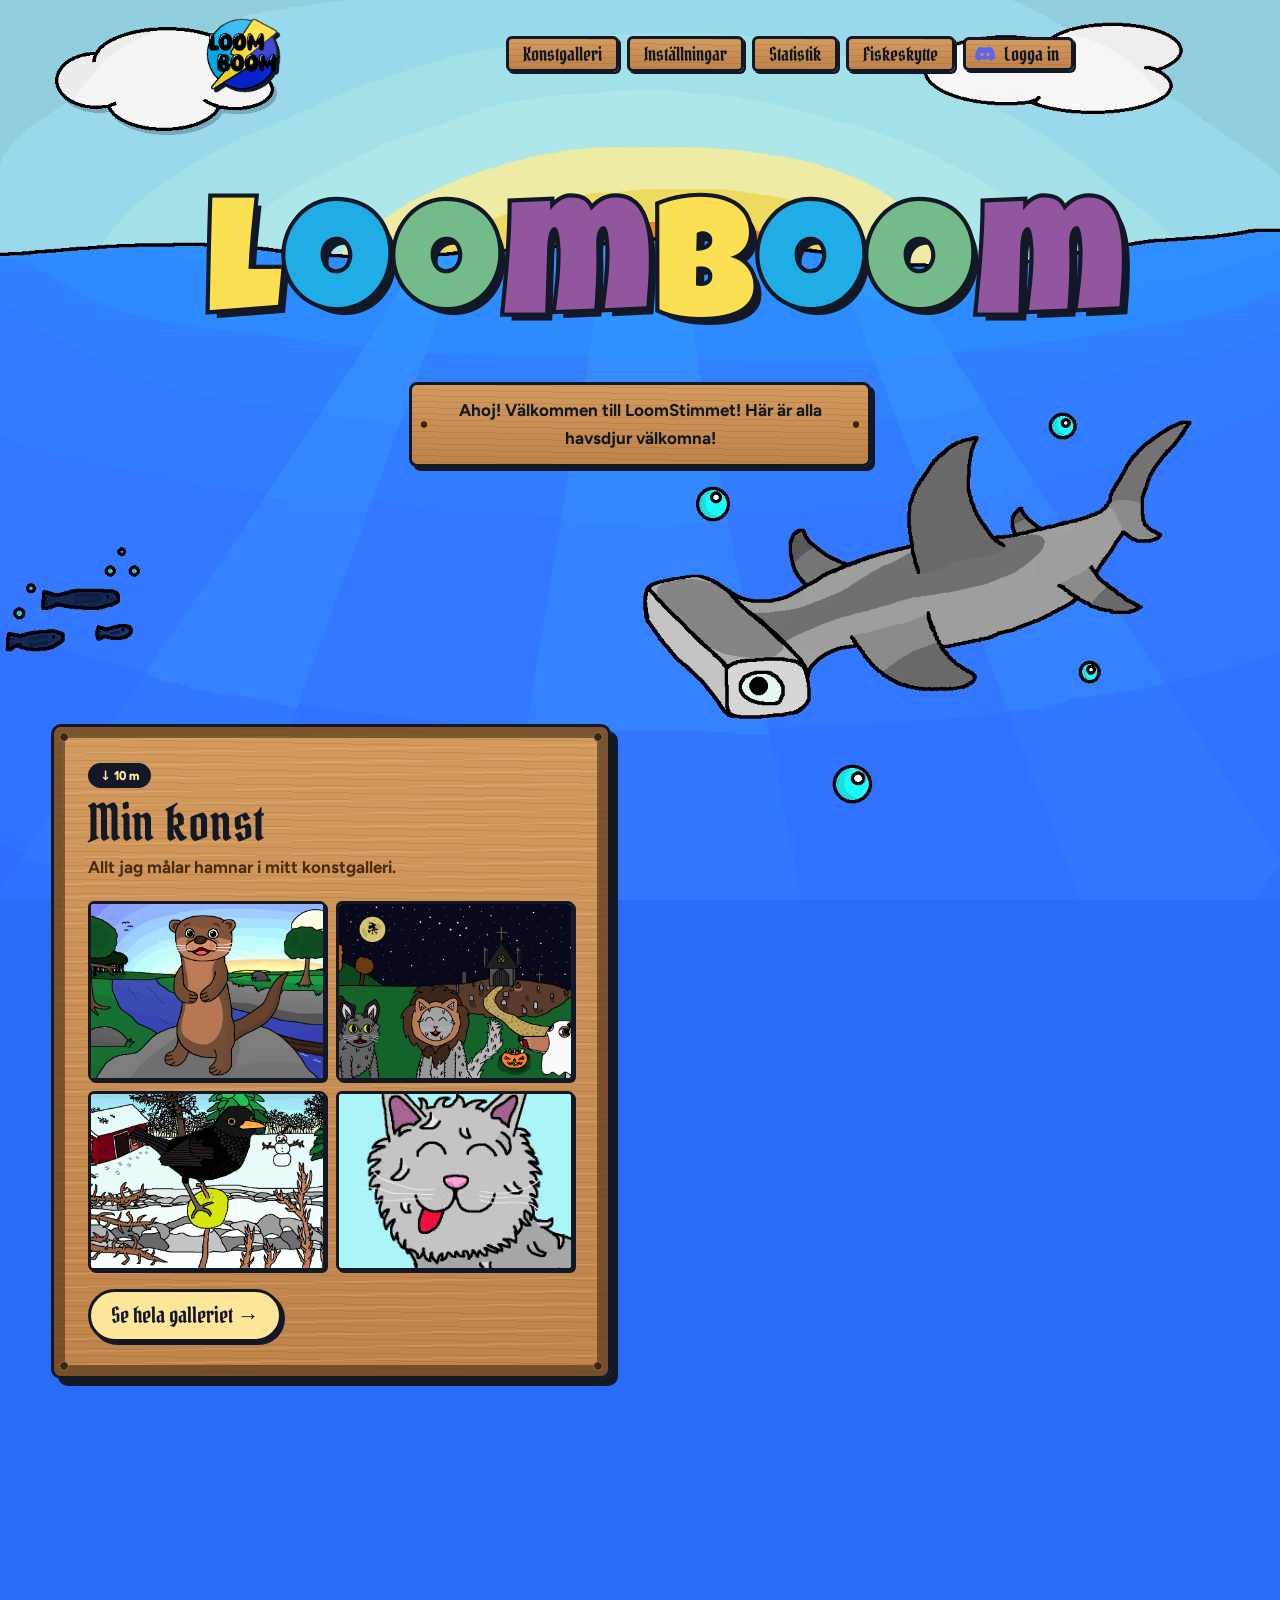
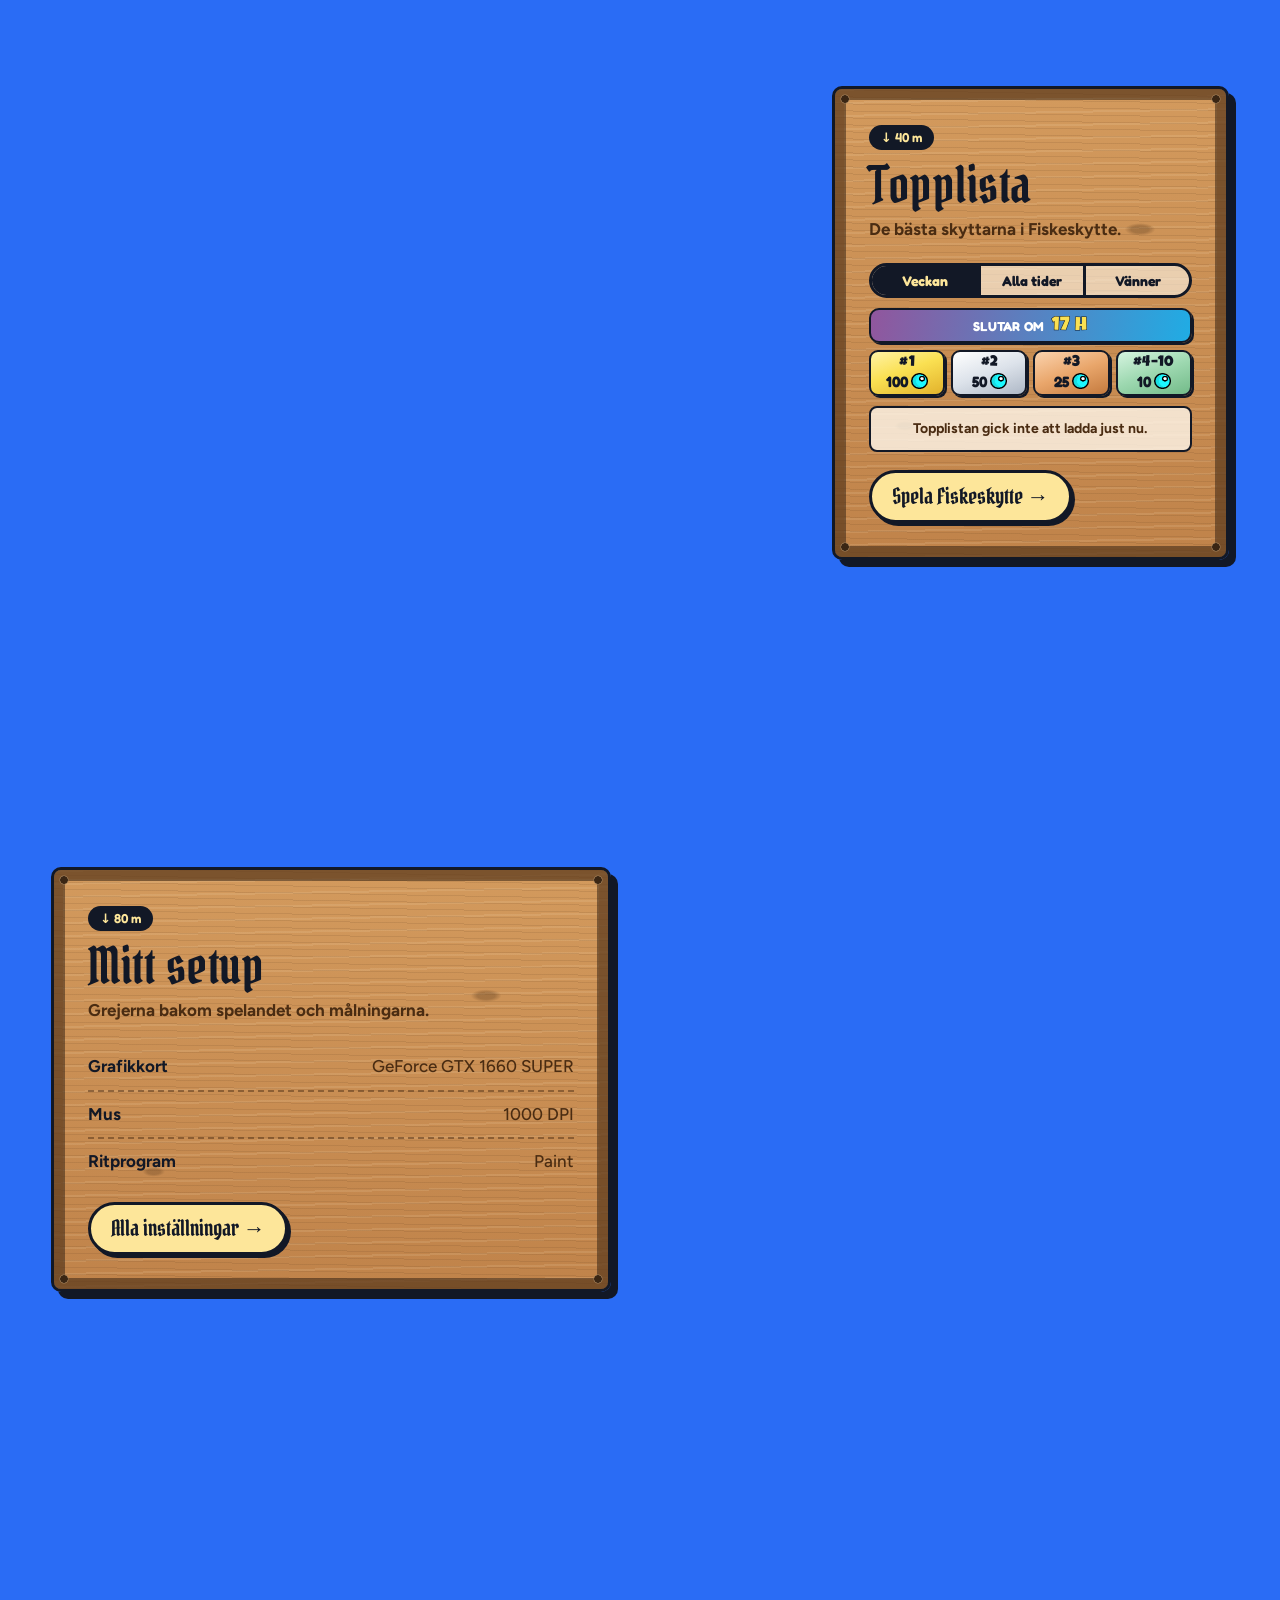
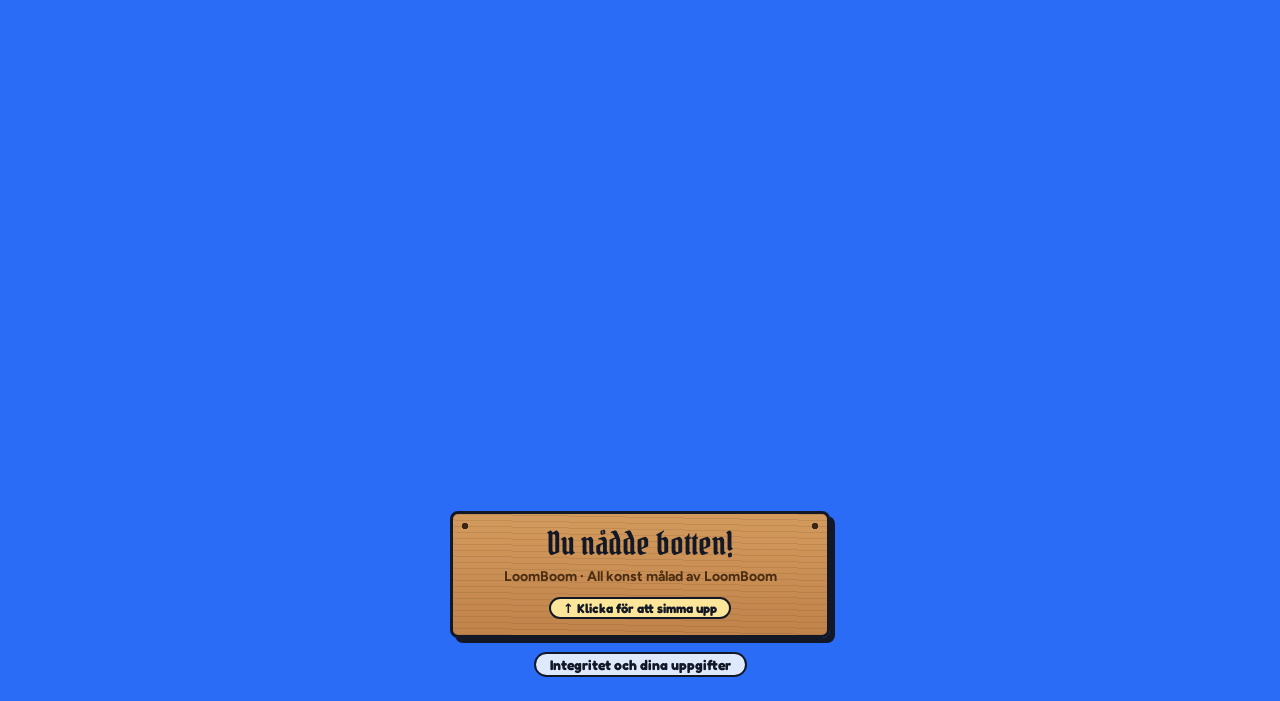
==== commit 6654b09e: "Vänner" ====
--- a/index.html
+++ b/index.html
@@ -134,7 +134,7 @@
 .btn:hover{transform:translate(-2px,-2px);box-shadow:5px 5px 0 var(--ink)}
 
 /* TOPPLISTA */
-.flikar{display:grid;grid-template-columns:1fr 1fr;border:var(--line);border-radius:999px;overflow:hidden;background:rgba(255,248,235,.6)}
+.flikar{display:grid;grid-template-columns:repeat(3,1fr);border:var(--line);border-radius:999px;overflow:hidden;background:rgba(255,248,235,.6)}
 .flikar button{font:700 14px var(--display);color:var(--ink);background:transparent;border:0;padding:6px 8px;cursor:pointer;white-space:nowrap}
 .flikar button+button{border-left:3px solid var(--ink)}
 .flikar button[aria-selected="true"]{background:var(--ink);color:var(--jasmine)}
@@ -163,6 +163,15 @@
 .tl .n{font-weight:700;white-space:nowrap;overflow:hidden;text-overflow:ellipsis}
 .tl b{font:700 15px var(--display);font-variant-numeric:tabular-nums;text-align:right}
 .tl .pr{font-size:12px;font-weight:600;color:#4a2c12;min-width:4ch;text-align:right;font-variant-numeric:tabular-nums}
+.tl .pr.bubp{display:inline-flex;align-items:center;gap:3px;justify-content:flex-end;color:#0E2A4D;font-weight:700;font-size:13px}
+.tl .pr.bubp img{width:16px;height:16px;border:0;border-radius:0;background:none}
+.tl li.jag{outline:3px solid var(--blue, #20ACE4);outline-offset:-1px}
+.tl li.klick{cursor:pointer}
+.tl li.klick:hover{filter:brightness(1.05)}
+.van-box{margin:0;text-align:center;border:2.5px solid #121826;border-radius:10px;box-shadow:2px 2px 0 #121826;padding:6px 10px;background:linear-gradient(100deg,#73BB89,#2F9E5B);color:#fff;font:700 13px "Fredoka",system-ui,sans-serif;letter-spacing:.03em;text-transform:uppercase;text-shadow:1px 1px 0 rgba(18,24,38,.45)}
+.van-knapp{margin-top:8px;font:700 14px "Fredoka",system-ui,sans-serif;color:#fff;background:linear-gradient(135deg,#86CC9B,#2F9E5B);border:2.5px solid #121826;border-radius:999px;padding:4px 14px;cursor:pointer;box-shadow:2px 2px 0 #121826;text-shadow:1px 1px 0 rgba(18,24,38,.4)}
+.van-knapp:hover{filter:brightness(1.08)}
+
 
 /* PROFILE */
 .rows{list-style:none;margin:0;padding:0}
@@ -233,7 +242,8 @@
       <p class="sub">De bästa skyttarna i Fiskeskytte.</p>
       <div class="flikar" role="tablist" aria-label="Välj topplista">
         <button type="button" role="tab" id="tl-vecka" aria-selected="true">Veckan</button>
-        <button type="button" role="tab" id="tl-alla" aria-selected="false">Genom tiderna</button>
+        <button type="button" role="tab" id="tl-alla" aria-selected="false">Alla tider</button>
+        <button type="button" role="tab" id="tl-vanner" aria-selected="false">Vänner</button>
       </div>
       <div class="pris" id="tl-reset"></div>
       <ol class="tl" id="tl-lista"><li class="tom">Laddar…</li></ol>
@@ -278,7 +288,8 @@
 (function(){
   var URL_ = "https://cipqlojdcdcqahyqqttj.supabase.co/functions/v1/topplista";
   var data = { vecka: [], lista: [] }, flik = "vecka", laddat = false;
-  try{ if (localStorage.getItem("fisk-flik") === "alla") flik = "alla"; }catch(e){}
+  try{ var sf = localStorage.getItem("fisk-flik"); if (sf === "alla" || sf === "vanner") flik = sf; }catch(e){}
+  var fF = document.getElementById("tl-vanner");
   var fV = document.getElementById("tl-vecka"), fA = document.getElementById("tl-alla"), elL = document.getElementById("tl-lista"), elR = document.getElementById("tl-reset");
   function esc(t){ return String(t == null ? "" : t).replace(/[&<>"]/g, function(c){ return {"&":"&amp;","<":"&lt;",">":"&gt;",'"':"&quot;"}[c]; }); }
   function prisHTML(){
@@ -295,18 +306,42 @@
     return d >= 1 ? d + " d " + (h % 24) + " h" : h >= 1 ? h + " h" : "under en timme";
   }
   function rita(){
-    fV.setAttribute("aria-selected", flik === "vecka"); fA.setAttribute("aria-selected", flik === "alla");
-    elR.innerHTML = flik === "vecka" ? prisHTML() : '<p class="alla">🏆 Alla tiders bästa resultat</p>';
+    fV.setAttribute("aria-selected", flik === "vecka"); fA.setAttribute("aria-selected", flik === "alla"); fF.setAttribute("aria-selected", flik === "vanner");
+    elR.innerHTML = flik === "vecka" ? prisHTML() : flik === "alla" ? '<p class="alla">🏆 Alla tiders bästa resultat</p>' : '<p class="van-box">👥 Du och dina vänner</p>';
+    if (flik === "vanner"){ var u = window.loomboomKonto && window.loomboomKonto.anvandare(); elL.innerHTML = vanHTML(u, 5, "tom"); return; }
     if (!laddat) return;
     var rader = (flik === "vecka" ? data.vecka : data.lista).slice(0, 5);
     if (!rader.length){ elL.innerHTML = '<li class="tom">' + (flik === "vecka" ? "Ingen har spelat den här veckan än. Bli först!" : "Ingen har kommit med än. Bli först!") + '</li>'; return; }
     elL.innerHTML = rader.map(function(r, i){
-      return '<li><span class="nr">' + (i+1) + '</span><img src="' + esc(r.avatar) + '" alt="" referrerpolicy="no-referrer" loading="lazy"><span class="n">' + esc(r.namn) + '</span><b>' + r.poang + '</b><span class="pr" title="Träffsäkerhet">' + (r.skott ? Math.round(r.traffar / r.skott * 100) + '%' : '–') + '</span></li>';
+      var u = window.loomboomKonto && window.loomboomKonto.anvandare();
+      return '<li class="klick' + (u && u.id === r.id ? ' jag' : '') + '"' + spelarAttr(r) + '><span class="nr">' + (i+1) + '</span><img src="' + esc(r.avatar) + '" alt="" referrerpolicy="no-referrer" loading="lazy"><span class="n">' + esc(r.namn) + '</span><b>' + r.poang + '</b><span class="pr" title="Träffsäkerhet">' + (r.skott ? Math.round(r.traffar / r.skott * 100) + '%' : '–') + '</span></li>';
     }).join("");
   }
   function valj(f){ flik = f; try{ localStorage.setItem("fisk-flik", f); }catch(e){} rita(); }
   fV.addEventListener("click", function(){ valj("vecka"); });
   fA.addEventListener("click", function(){ valj("alla"); });
+  fF.addEventListener("click", function(){ valj("vanner"); });
+  // ---------- Vänner-fliken ----------
+  function vanHTML(u, max, tomKlass){
+    var V = window.loomboomVanner, d = V && V.data();
+    var tom = function(t){ return '<li class="' + tomKlass + '" style="display:block">' + t + '</li>'; };
+    if (!u) return tom('Logga in för att se dina vänners topplista.<br><button type="button" class="van-knapp" data-van="logga">Logga in</button>');
+    if (!d) return tom('Laddar dina vänner…');
+    var r = d.vanner.slice().sort(function(a, b){ return (b.basta || 0) - (a.basta || 0) || a.namn.localeCompare(b.namn, "sv"); });
+    if (r.length < 2) return tom('Du har inga vänner här än.<br><button type="button" class="van-knapp" data-van="oppna">Lägg till vänner</button>');
+    return r.slice(0, max).map(function(v, i){
+      return '<li class="klick' + (v.jag ? ' jag' : '') + '"' + spelarAttr(v) + '><span class="nr">' + (i+1) + '</span><img src="' + esc(v.avatar) + '" alt="" referrerpolicy="no-referrer" loading="lazy"><span class="n">' + esc(v.namn) + '</span><b>' + (v.basta != null ? v.basta : '–') + '</b><span class="pr bubp" title="Bubblor"><img src="bilder/bubbla.png" alt="bubblor">' + v.saldo + '</span></li>';
+    }).join("");
+  }
+  function spelarAttr(r){ return ' tabindex="0" data-spelare="' + esc(r.id) + '" data-namn="' + esc(r.namn) + '" data-avatar="' + esc(r.avatar) + '" aria-label="' + esc(r.namn) + ', visa spelare"'; }
+  function vanKoppla(){ if (window.loomboomVanner) window.loomboomVanner.vidAndring(function(){ if (flik === "vanner") rita(); }); }
+  window.addEventListener("loomboom-vanner-redo", vanKoppla); vanKoppla();
+  document.addEventListener("click", function(e){
+    var b = e.target.closest && e.target.closest("[data-van]"); if (!b) return;
+    if (b.getAttribute("data-van") === "logga"){ if (window.loomboomKonto) window.loomboomKonto.loggaIn(); }
+    else if (window.loomboomVanner) window.loomboomVanner.oppna();
+  });
+  window.addEventListener("loomboom-konto", function(){ rita(); });
   rita();
   fetch(URL_).then(function(r){ return r.json(); })
     .then(function(d){ data.vecka = d.vecka || []; data.lista = d.lista || []; laddat = true; rita(); })
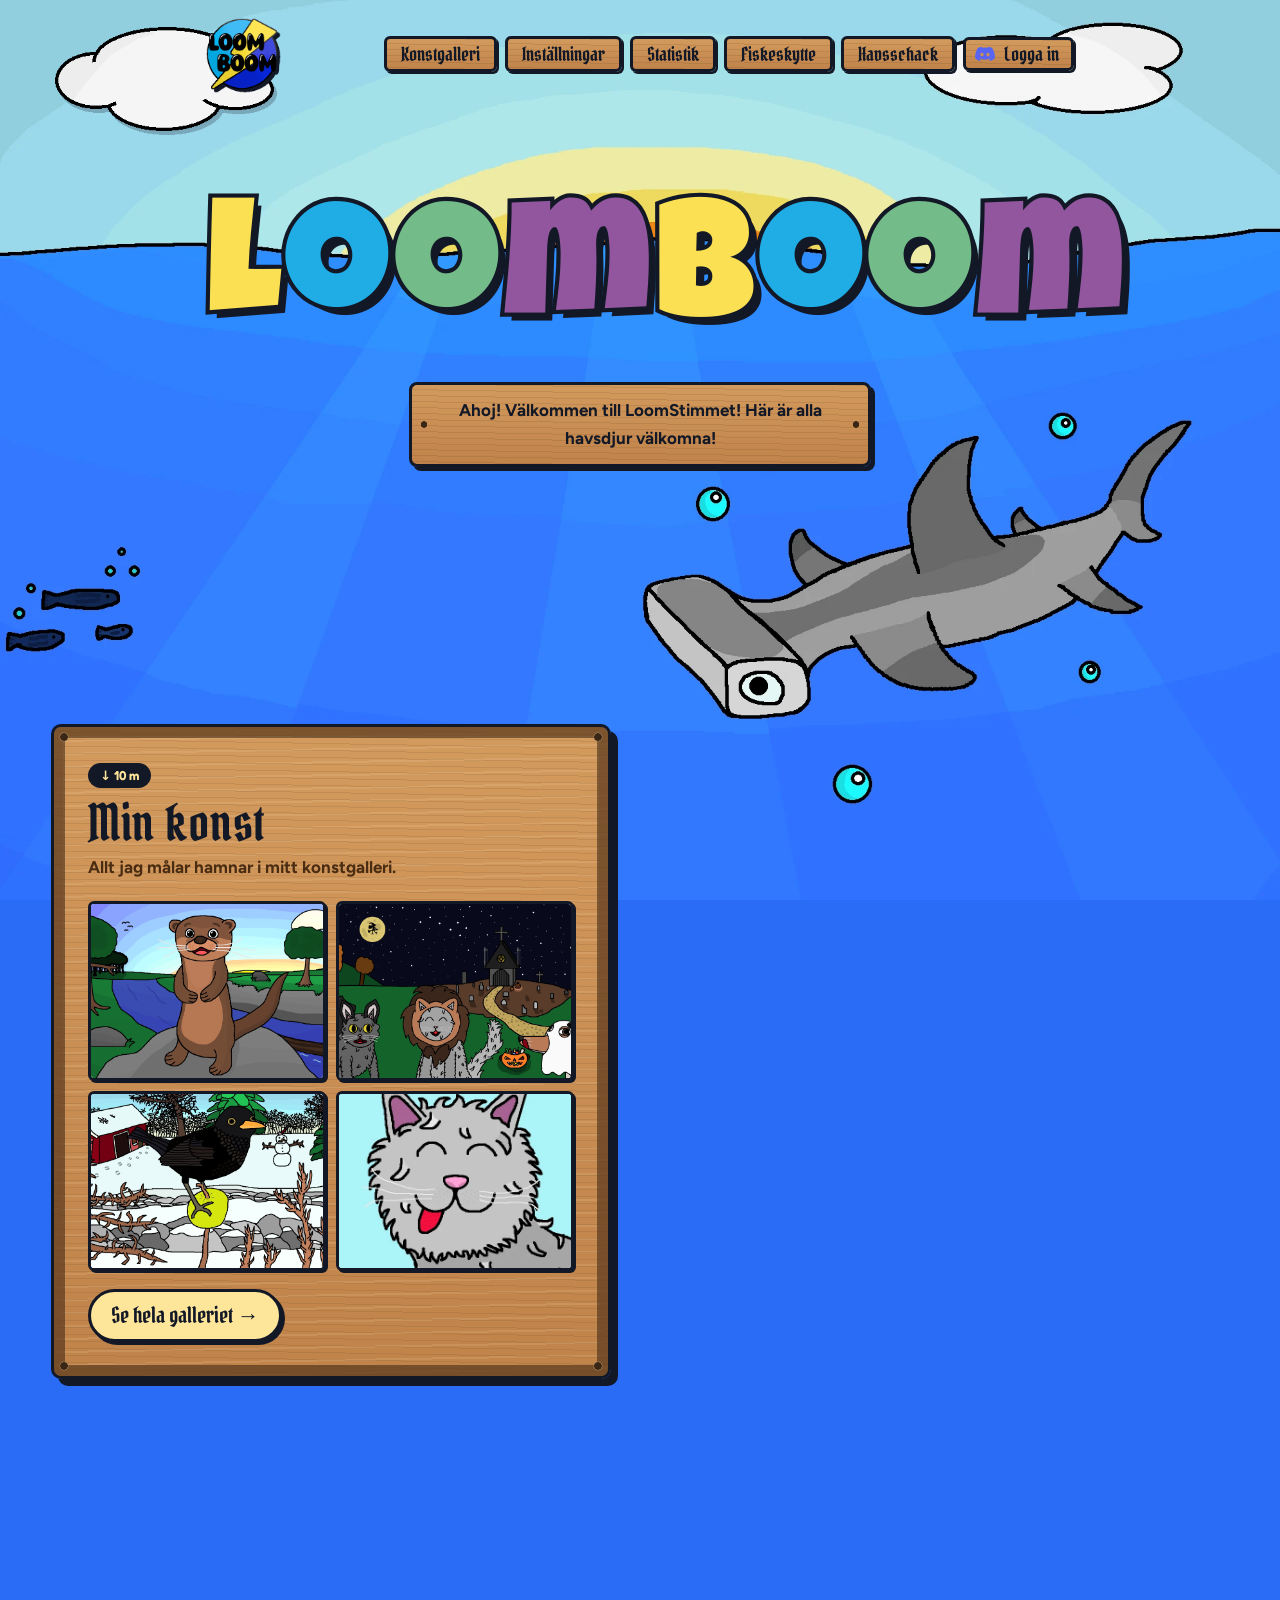
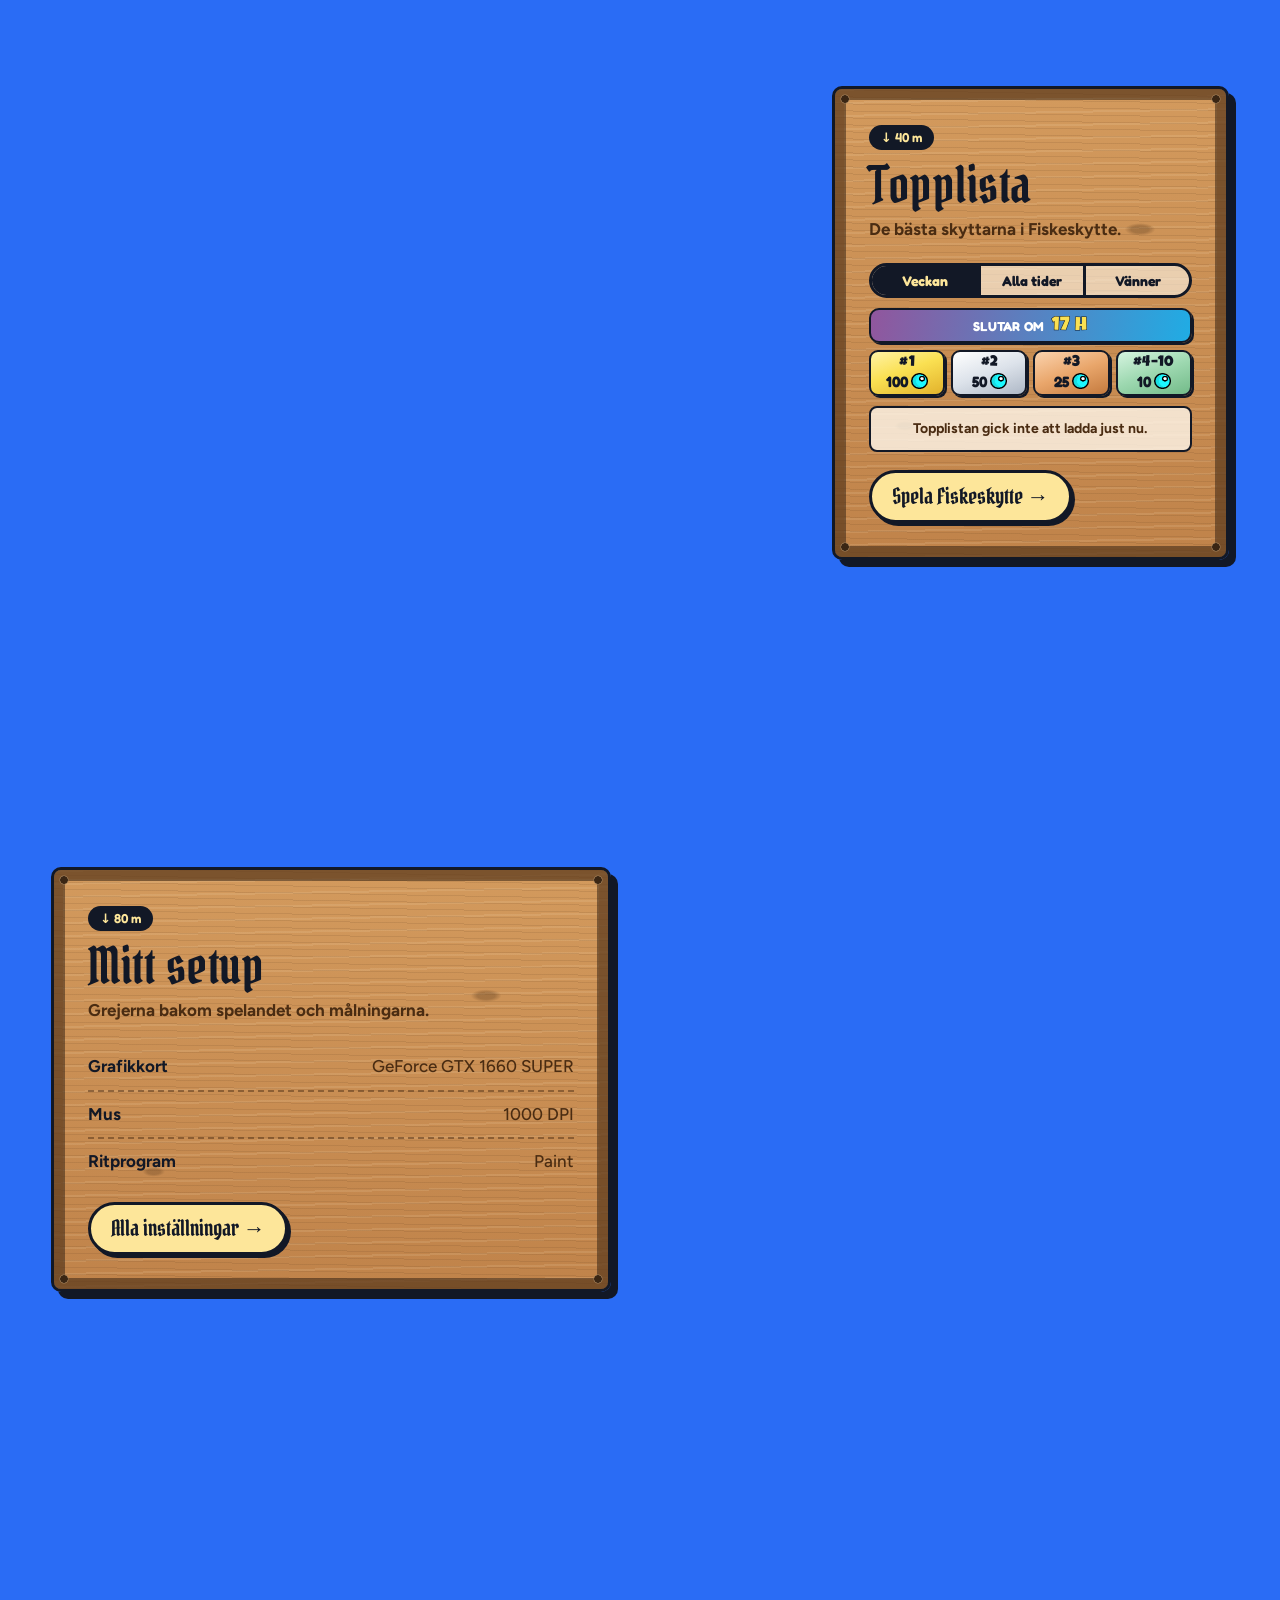
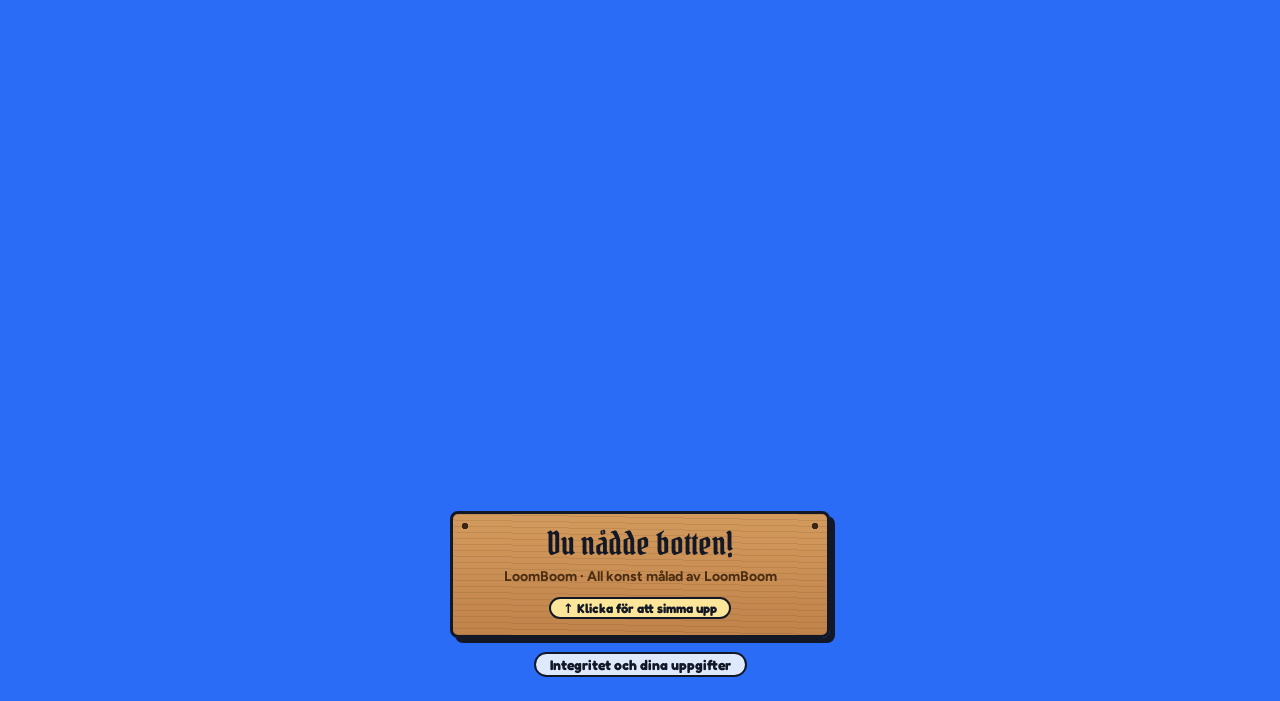
==== commit 0c124494: "Schack" ====
--- a/index.html
+++ b/index.html
@@ -210,6 +210,7 @@
         <li><a href="installningar.html">Inställningar</a></li>
         <li><a href="statistik.html">Statistik</a></li>
         <li><a href="fiskeskytte.html">Fiskeskytte</a></li>
+        <li><a href="schack.html">Havsschack</a></li>
       </ul>
     </nav>
 
